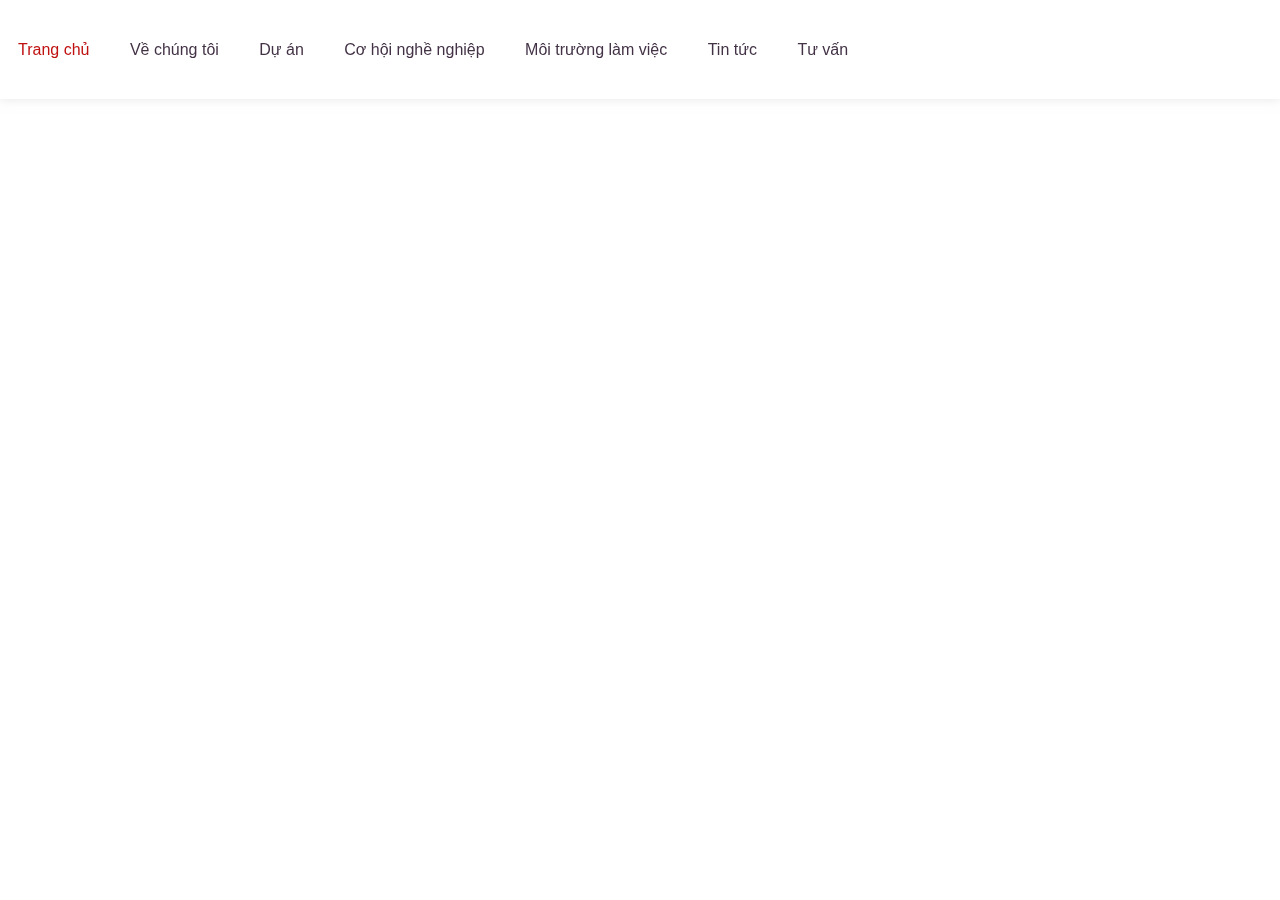
==== index.html @ 81c3949b "navbar" ====
<!DOCTYPE html>
<html lang="en">
<head>
  <meta charset="UTF-8">
  <meta name="viewport" content="width=device-width, initial-scale=1.0">
  <link rel="stylesheet" href="./assets/css/styles.css">
  <title>Document</title>
</head>
<body>
  <div id="main">
    <div id="header">
      <ul id="nav">
        <li><a href="https://sun-asterisk.vn/">Trang chủ</a></li>
        <li><a href="https://sun-asterisk.vn/ve-chung-toi/">Về chúng tôi</a></li>
        <li><a href="https://sun-asterisk.vn/du-an/">Dự án</a></li>
        <li><a href="https://sun-asterisk.vn/co-hoi-nghe-nghiep/">Cơ hội nghề nghiệp</a></li>
        <li><a href="https://sun-asterisk.vn/chinh-sach-phuc-loi/">Môi trường làm việc</a></li>
        <li><a href="https://sun-asterisk.vn/van-hoa-su-kien/">Tin tức</a></li>
        <li><a href="https://recruit.sun-asterisk.vn/">Tư vấn</a></li>
      </ul>
    </div>

    <div id="video">

    </div>

    <div id="content">

    </div>

    <div id="footer">
      
    </div>
  </div>
</body>
</html>
---- assets/css/styles.css ----
/* Reset CSS */
* {
  padding: 0;
  margin: 0;
  box-sizing: border-box;
}

html {
  font-family: Helvetica, Arial, sans-serif;
}

#main {}

#header {
  height: 99px;
  background-color: #fff;
  position: fixed;
  top: 0;
  left: 0;
  width: 100%;
  z-index: 100;
  box-shadow: 0 0 10px 0 rgba(204, 204, 204, .5);
}

#nav {

}

#nav li {
  display: inline-block;
}

#nav li a {
  color: #433246;
  text-decoration: none;
  line-height: 99px;
  padding: 0 18px;
  display: inline-block;
}

#nav li:hover a {
  color: #c01111;
}

#video {}

#content {}

#footer {}
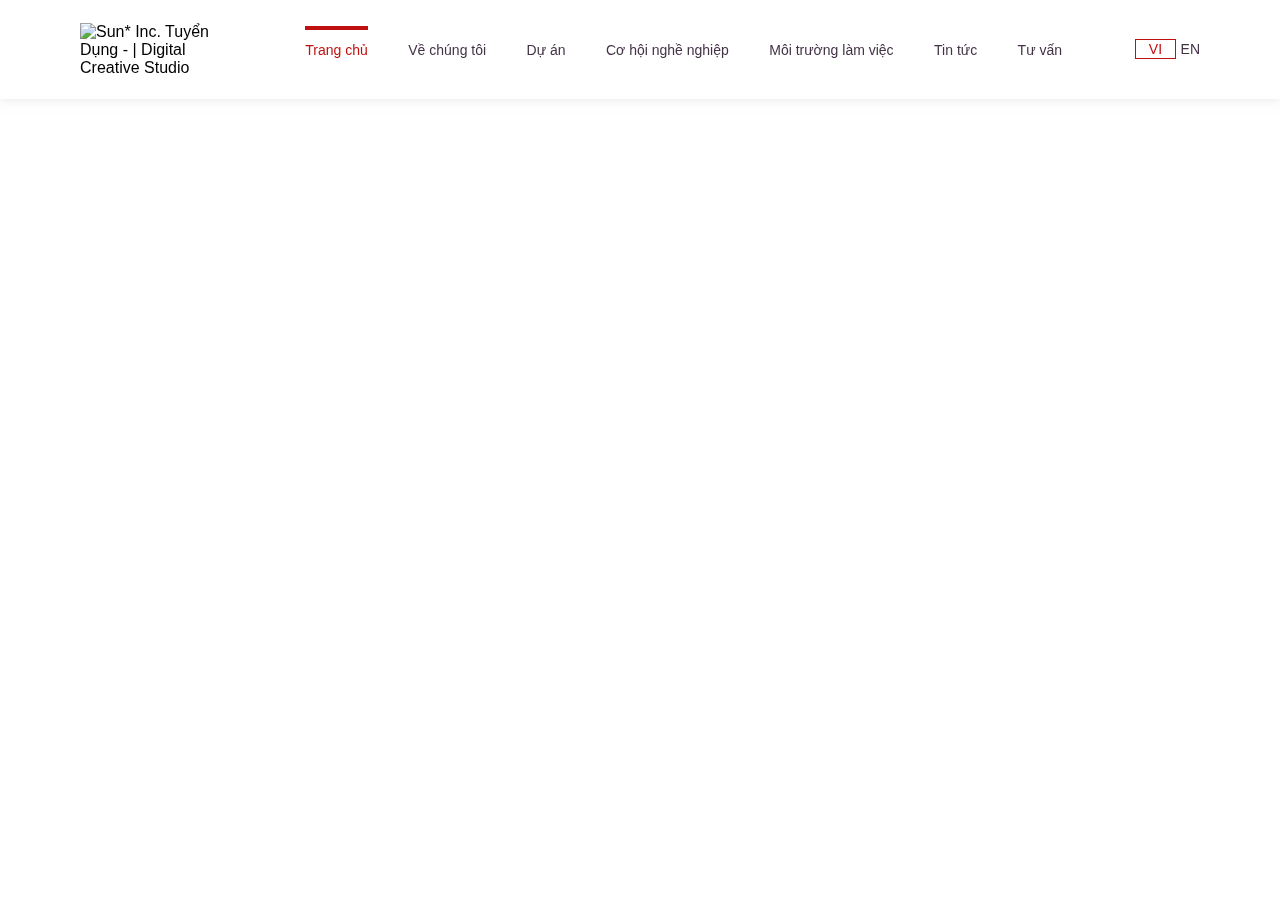
==== commit c2d2c272: "complete header" ====
--- a/index.html
+++ b/index.html
@@ -7,17 +7,34 @@
   <title>Document</title>
 </head>
 <body>
-  <div id="main">
+  <main>
     <div id="header">
-      <ul id="nav">
-        <li><a href="https://sun-asterisk.vn/">Trang chủ</a></li>
-        <li><a href="https://sun-asterisk.vn/ve-chung-toi/">Về chúng tôi</a></li>
-        <li><a href="https://sun-asterisk.vn/du-an/">Dự án</a></li>
-        <li><a href="https://sun-asterisk.vn/co-hoi-nghe-nghiep/">Cơ hội nghề nghiệp</a></li>
-        <li><a href="https://sun-asterisk.vn/chinh-sach-phuc-loi/">Môi trường làm việc</a></li>
-        <li><a href="https://sun-asterisk.vn/van-hoa-su-kien/">Tin tức</a></li>
-        <li><a href="https://recruit.sun-asterisk.vn/">Tư vấn</a></li>
-      </ul>
+      <div class="header__container">
+        <div class="header__logo">
+          <div>
+            <img src="https://sun-asterisk.vn/wp-content/uploads/2020/10/logo-sun@2x.png" alt="Sun* Inc. Tuyển Dụng - | Digital Creative Studio">
+          </div>
+        </div>
+        <div class="header__items header__items__lang">
+          <ul>
+            <li><a href="https://sun-asterisk.vn/en/" class="header__items__lang--selected">VI</a></li>
+            <li><a href="https://sun-asterisk.vn/ja/">EN</a></li>
+          </ul>
+        </div>
+        <div class="header__items header__items__nav">
+          <div>
+            <ul>
+              <li><a href="https://sun-asterisk.vn/" class="header__items__nav--selected">Trang chủ</a></li>
+              <li><a href="https://sun-asterisk.vn/ve-chung-toi/">Về chúng tôi</a></li>
+              <li><a href="https://sun-asterisk.vn/du-an/">Dự án</a></li>
+              <li><a href="https://sun-asterisk.vn/co-hoi-nghe-nghiep/">Cơ hội nghề nghiệp</a></li>
+              <li><a href="https://sun-asterisk.vn/chinh-sach-phuc-loi/">Môi trường làm việc</a></li>
+              <li><a href="https://sun-asterisk.vn/van-hoa-su-kien/">Tin tức</a></li>
+              <li><a href="https://recruit.sun-asterisk.vn/">Tư vấn</a></li>
+            </ul>
+          </div>
+        </div>
+      </div>
     </div>
 
     <div id="video">
@@ -31,6 +48,6 @@
     <div id="footer">
       
     </div>
-  </div>
+  </main>
 </body>
 </html>--- a/assets/css/styles.css
+++ b/assets/css/styles.css
@@ -9,10 +9,7 @@
   font-family: Helvetica, Arial, sans-serif;
 }
 
-#main {}
-
 #header {
-  height: 99px;
   background-color: #fff;
   position: fixed;
   top: 0;
@@ -22,24 +19,100 @@
   box-shadow: 0 0 10px 0 rgba(204, 204, 204, .5);
 }
 
-#nav {
-
+.header__container{
+  max-width: 1140px;
+  height: 99px;
+  margin-left: auto;
+  margin-right: auto;
+  padding-left: 10px;
+  padding-right: 10px;
+  /* background-color: #a0a0a0; */
 }
 
-#nav li {
+.header__container div {
+  display: inline-block;
+  vertical-align: middle;
+  height: 100%;
+}
+
+.header__logo {
+  float: left;
+  width: 150px;
+  /* background-color: #a8a8a8; */
+}
+
+.header__logo :first-child {
+  display: flex;
+  justify-content: center;
+  align-items: center;
+}
+
+.header__logo img {
+  width: 100%;
+}
+
+.header__items {
+  float: right;
+  min-width: 120px;
+}
+
+.header__items a{
+  color: rgb(67, 50, 70);
+}
+
+.header__items a:hover{
+  color: rgb(192, 17, 17);
+}
+
+.header__items__lang {
+  /* background-color: aqua; */
+}
+
+.header__items__lang ul {
+  float: right;
+}
+
+.header__items__lang ul li {
   display: inline-block;
 }
 
-#nav li a {
-  color: #433246;
+.header__items__lang ul li a {
   text-decoration: none;
   line-height: 99px;
-  padding: 0 18px;
-  display: inline-block;
+  font-size: 14px;
 }
 
-#nav li:hover a {
-  color: #c01111;
+.header__items__lang--selected {
+  border-style: solid;
+  border-width: 1px;
+  border-color: rgb(192, 17, 17);
+  color: rgb(192, 17, 17) !important;
+  padding: 1px 13px;
+}
+
+.header__items__nav div{
+  /* background-color: aliceblue; */
+  display: flex;
+  justify-content: start;
+  align-items: center;
+}
+
+.header__items__nav ul li {
+  display: inline-block;
+  padding: 0 18px;
+}
+
+.header__items__nav ul li a {
+  text-decoration: none;
+  padding: 12px 0px;
+  /* line-height: 62px; */
+  font-size: 14px;
+}
+
+.header__items__nav--selected {
+  color: rgb(192, 17, 17) !important;
+  border-top: 4px;
+  border-top-style: solid;
 }
 
 #video {}
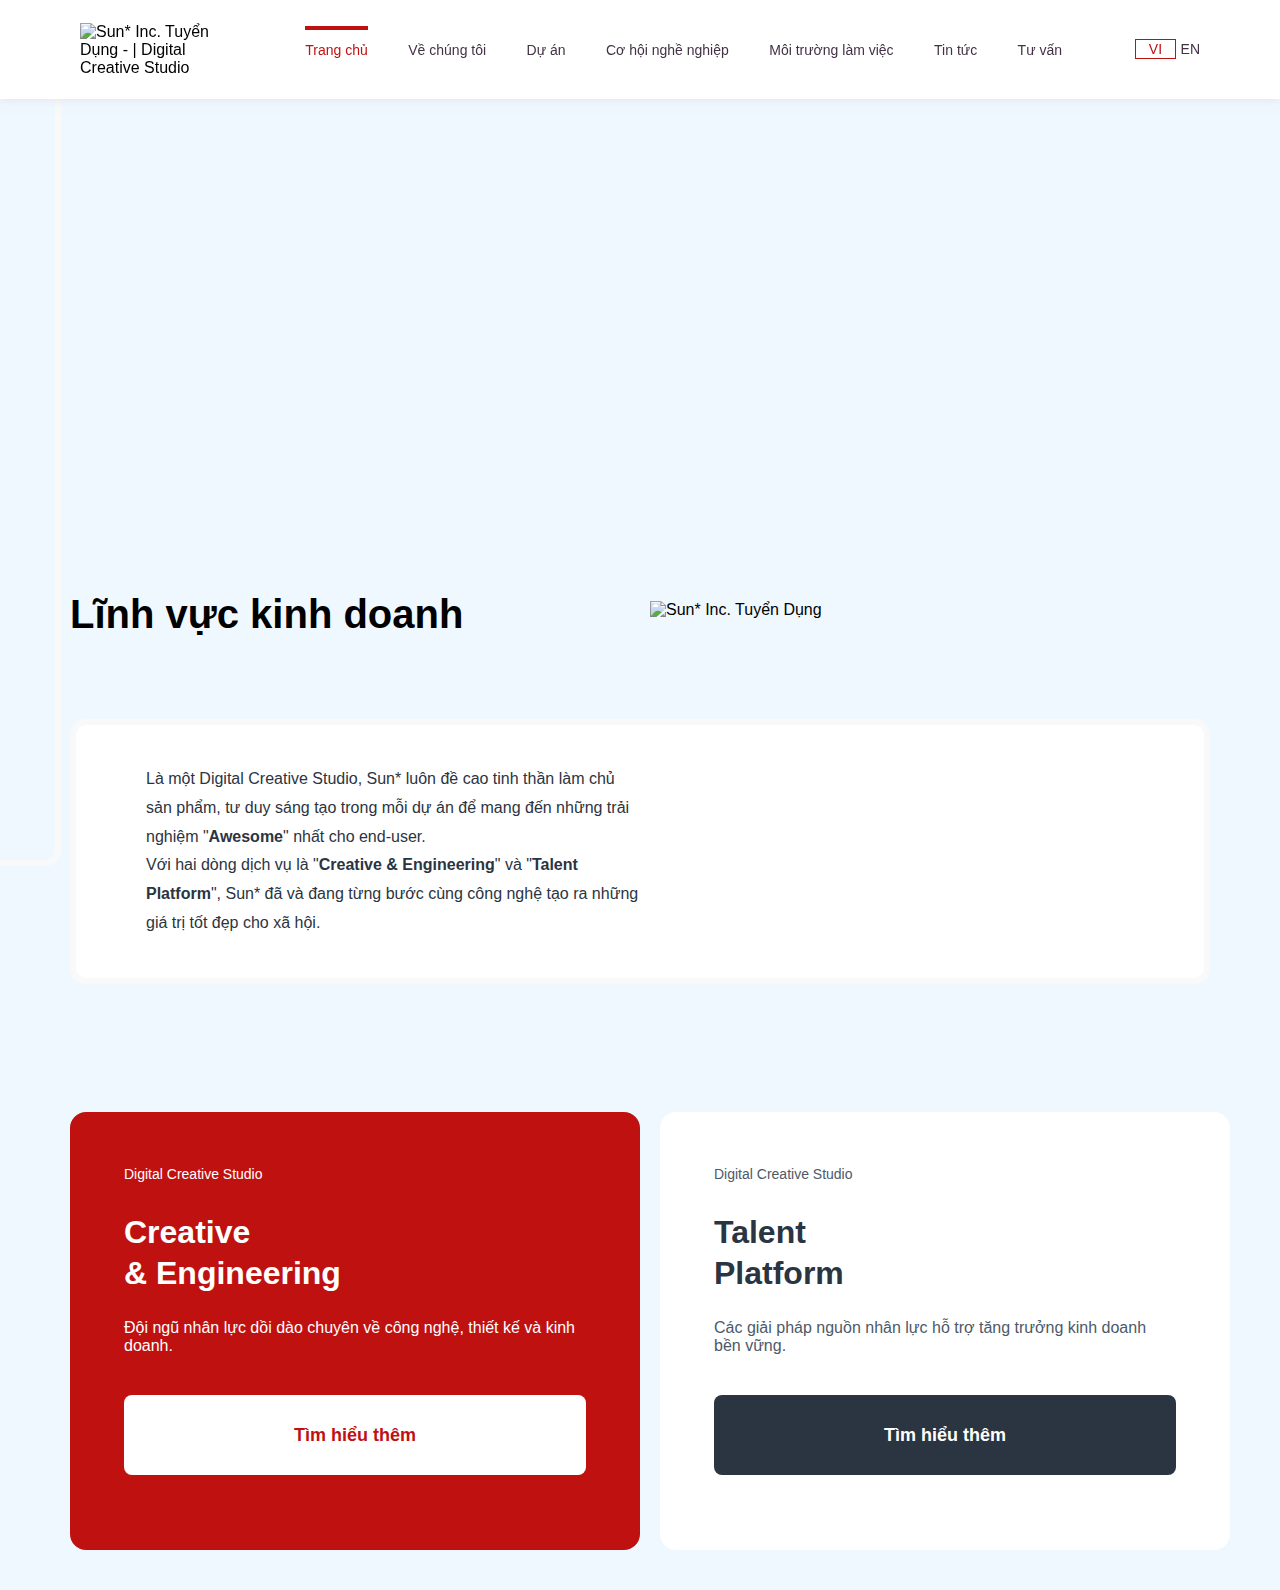
==== commit cc9117a2: "intro container" ====
--- a/index.html
+++ b/index.html
@@ -1,24 +1,27 @@
 <!DOCTYPE html>
 <html lang="en">
+
 <head>
   <meta charset="UTF-8">
   <meta name="viewport" content="width=device-width, initial-scale=1.0">
   <link rel="stylesheet" href="./assets/css/styles.css">
   <title>Document</title>
 </head>
+
 <body>
   <main>
     <div id="header">
       <div class="header__container">
         <div class="header__logo">
           <div>
-            <img src="https://sun-asterisk.vn/wp-content/uploads/2020/10/logo-sun@2x.png" alt="Sun* Inc. Tuyển Dụng - | Digital Creative Studio">
+            <img src="https://sun-asterisk.vn/wp-content/uploads/2020/10/logo-sun@2x.png"
+              alt="Sun* Inc. Tuyển Dụng - | Digital Creative Studio">
           </div>
         </div>
         <div class="header__items header__items__lang">
           <ul>
-            <li><a href="https://sun-asterisk.vn/en/" class="header__items__lang--selected">VI</a></li>
-            <li><a href="https://sun-asterisk.vn/ja/">EN</a></li>
+            <li><a href="https://sun-asterisk.vn/vi/" class="header__items__lang--selected">VI</a></li>
+            <li><a href="https://sun-asterisk.vn/en/">EN</a></li>
           </ul>
         </div>
         <div class="header__items header__items__nav">
@@ -38,16 +41,56 @@
     </div>
 
     <div id="video">
-
+      <video src="https://sun-asterisk.vn/wp-content/uploads/2020/11/mv-pc.mp4" autoplay="" muted=""
+        webkit-playsinline="" playsinline="" loop=""></video>
     </div>
 
     <div id="content">
-
+      <div class="heading heading--business">
+        <h2>Lĩnh vực kinh doanh</h2>
+      </div>
+      <div class="container">
+        <div class="intro-container">
+          <div class="intro-container__content">
+            Là một Digital Creative Studio, Sun* luôn đề cao tinh thần làm chủ sản phẩm, tư duy sáng tạo trong mỗi dự án
+            để mang đến những trải nghiệm "<strong>Awesome</strong>" nhất cho end-user.<br>
+            <p></p>
+            Với hai dòng dịch vụ là "<strong>Creative &amp; Engineering</strong>" và "<strong>Talent Platform</strong>",
+            Sun* đã và đang từng bước cùng công nghệ tạo ra những giá trị tốt đẹp cho xã hội.
+          </div>
+          <div class="intro-container__image">
+            <img src="https://sun-asterisk.vn/wp-content/uploads/2020/11/intro-business.png" alt="Sun* Inc. Tuyển Dụng">
+          </div>
+        </div>
+      </div>
+      <div class="container service-container">
+        <div class="service-container--left">
+          <div class="service-card service-card__ce">
+            <div class="service-card__subtitle service-card__subtitle--ce">Digital Creative Studio</div>
+            <div class="service-card__title service-card__title--ce">Creative <br> & Engineering</div>
+            <div class="service-card__description service-card__description--ce">Đội ngũ nhân lực dồi dào chuyên về công
+              nghệ, thiết kế và kinh doanh.</div>
+            <a href="https://sun-asterisk.vn/creative-engineering/"
+              class="service-card__btn service-card__btn--left">Tìm hiểu thêm</a>
+          </div>
+        </div>
+        <div class="service-container--right">
+          <div class="service-card service-card__tp">
+            <div class="service-card__subtitle service-card__subtitle--tp">Digital Creative Studio</div>
+            <div class="service-card__title service-card__title--tp">Talent <br> Platform</div>
+            <div class="service-card__description service-card__description--tp">Các giải pháp nguồn nhân lực hỗ trợ
+              tăng trưởng kinh doanh bền vững.</div>
+            <a href="https://sun-asterisk.vn/creative-engineering/"
+              class="service-card__btn service-card__btn--right">Tìm hiểu thêm</a>
+          </div>
+        </div>
+      </div>
     </div>
 
     <div id="footer">
-      
+
     </div>
   </main>
 </body>
+
 </html>--- a/assets/css/styles.css
+++ b/assets/css/styles.css
@@ -9,6 +9,10 @@
   font-family: Helvetica, Arial, sans-serif;
 }
 
+body {
+  background-color: aliceblue;
+}
+
 #header {
   background-color: #fff;
   position: fixed;
@@ -19,7 +23,7 @@
   box-shadow: 0 0 10px 0 rgba(204, 204, 204, .5);
 }
 
-.header__container{
+.header__container {
   max-width: 1140px;
   height: 99px;
   margin-left: auto;
@@ -56,11 +60,11 @@
   min-width: 120px;
 }
 
-.header__items a{
+.header__items a {
   color: rgb(67, 50, 70);
 }
 
-.header__items a:hover{
+.header__items a:hover {
   color: rgb(192, 17, 17);
 }
 
@@ -90,7 +94,7 @@
   padding: 1px 13px;
 }
 
-.header__items__nav div{
+.header__items__nav div {
   /* background-color: aliceblue; */
   display: flex;
   justify-content: start;
@@ -115,8 +119,202 @@
   border-top-style: solid;
 }
 
-#video {}
-
-#content {}
+#video {
+  width: 100%;
+  aspect-ratio: 16/7;
+}
+
+#video video {
+  width: 100%;
+  height: 100%;
+  object-fit: cover;
+}
+
+#content {
+  max-width: 1170px;
+  padding-right: 15px;
+  padding-left: 15px;
+  margin-right: auto;
+  margin-left: auto;
+  /* background-color: antiquewhite; */
+}
+
+.heading h2 {
+  font-size: 40px;
+  line-height: 1.5;
+  margin-top: 20px;
+  margin-bottom: 10px;
+}
+
+.heading--business {
+  padding-bottom: 25px;
+  margin-top: 20px;
+  margin-bottom: 40px;
+}
+
+.container {
+  max-width: 1140px;
+}
+
+.container::before {
+
+}
+
+.intro-container {
+  display: flex;
+  flex-direction: row;
+  align-items: center;
+
+  border: 6px solid #f9f9f9;
+  border-radius: 16px;
+  background-color: #fff;
+}
+
+.intro-container::before {
+  content: '';
+  border: 6px solid #f9f9f9;
+  border-radius: 16px;
+  position: absolute;
+  width: 110px;
+  height: calc(100% - 80px);
+  left: 0;
+  top: 50%;
+  -webkit-transform: translate(-50%,-50%);
+  transform: translate(-50%,-50%);
+  z-index: -1;
+}
+
+.intro-container > div {
+  width: 50%;
+}
+
+.intro-container__content {
+  line-height: 1.8;
+  padding-left: 70px;
+  padding-top: 40px;
+  padding-bottom: 40px;
+  color: #2b3441;
+  font-size: 16px;
+}
+
+.intro-container__image {
+  position: relative;
+}
+
+.intro-container__image img {
+  position: absolute;  
+  left: 10px;
+  top: -250px;
+}
+
+.service-container {
+  display: flex;
+  flex-direction: row;
+  justify-content: space-around;
+  margin-top: 128px;
+  margin-bottom: 40px;
+  height: 437.969px
+}
+
+.service-container > div {
+  width: 50%;
+}
+
+.service-container-left {
+  width: 50%;
+  padding-right: 20px;
+}
+
+.service-container-right {
+  width: 50%;
+  padding-left: 20px;
+}
+
+.service-card {
+  width: 100%;
+  height: 100%;
+  border: 6px solid;
+  border-radius: 16px;
+  padding: 48px;
+}
+
+.service-card__ce {
+  margin-right: 20px;
+  background-color: rgb(192, 17, 17);
+  border-color: rgb(192, 17, 17);
+}
+
+.service-card__tp {
+  margin-left: 20px;
+  background-color: rgb(255, 255, 255);
+  border-color: rgb(255, 255, 255);
+}
+
+.service-card__subtitle {
+  font-weight: 300;
+  font-size: 14px;
+  font-style: normal;
+  margin-bottom: 30px;
+}
+
+.service-card__subtitle--ce {
+  color: #fff
+}
+
+.service-card__subtitle--tp {
+  color: rgb(77, 89, 105);
+}
+
+.service-card__title {
+  font-size: 32px;
+  font-weight: 700;
+  margin-bottom: 24px;
+  line-height: 1.3;
+}
+
+.service-card__title--ce {
+  color: #fff
+}
+
+.service-card__title--tp {
+  color: rgb(43, 52, 65);
+}
+
+.service-card__description {
+  font-size: 16px;
+  font-weight: 400;
+  margin-bottom: 40px;
+}
+
+.service-card__description--ce {
+  color: #fff
+}
+
+.service-card__description--tp {
+  color: rgb(77, 89, 105);
+}
+
+.service-card__btn {
+  height: 80px;
+  line-height: 80px;
+  font-size: 18px;
+  font-weight: 700;
+  border-radius: 8px;
+  box-shadow: none;
+  text-decoration: none;
+  display: flex;
+  align-items: center;
+  justify-content: center;
+}
+
+.service-card__btn--left {
+  background-color: #fff;
+  color: #c01111;
+}
+
+.service-card__btn--right {
+  background-color: #2b3441;
+  color: #fff;
+}
 
 #footer {}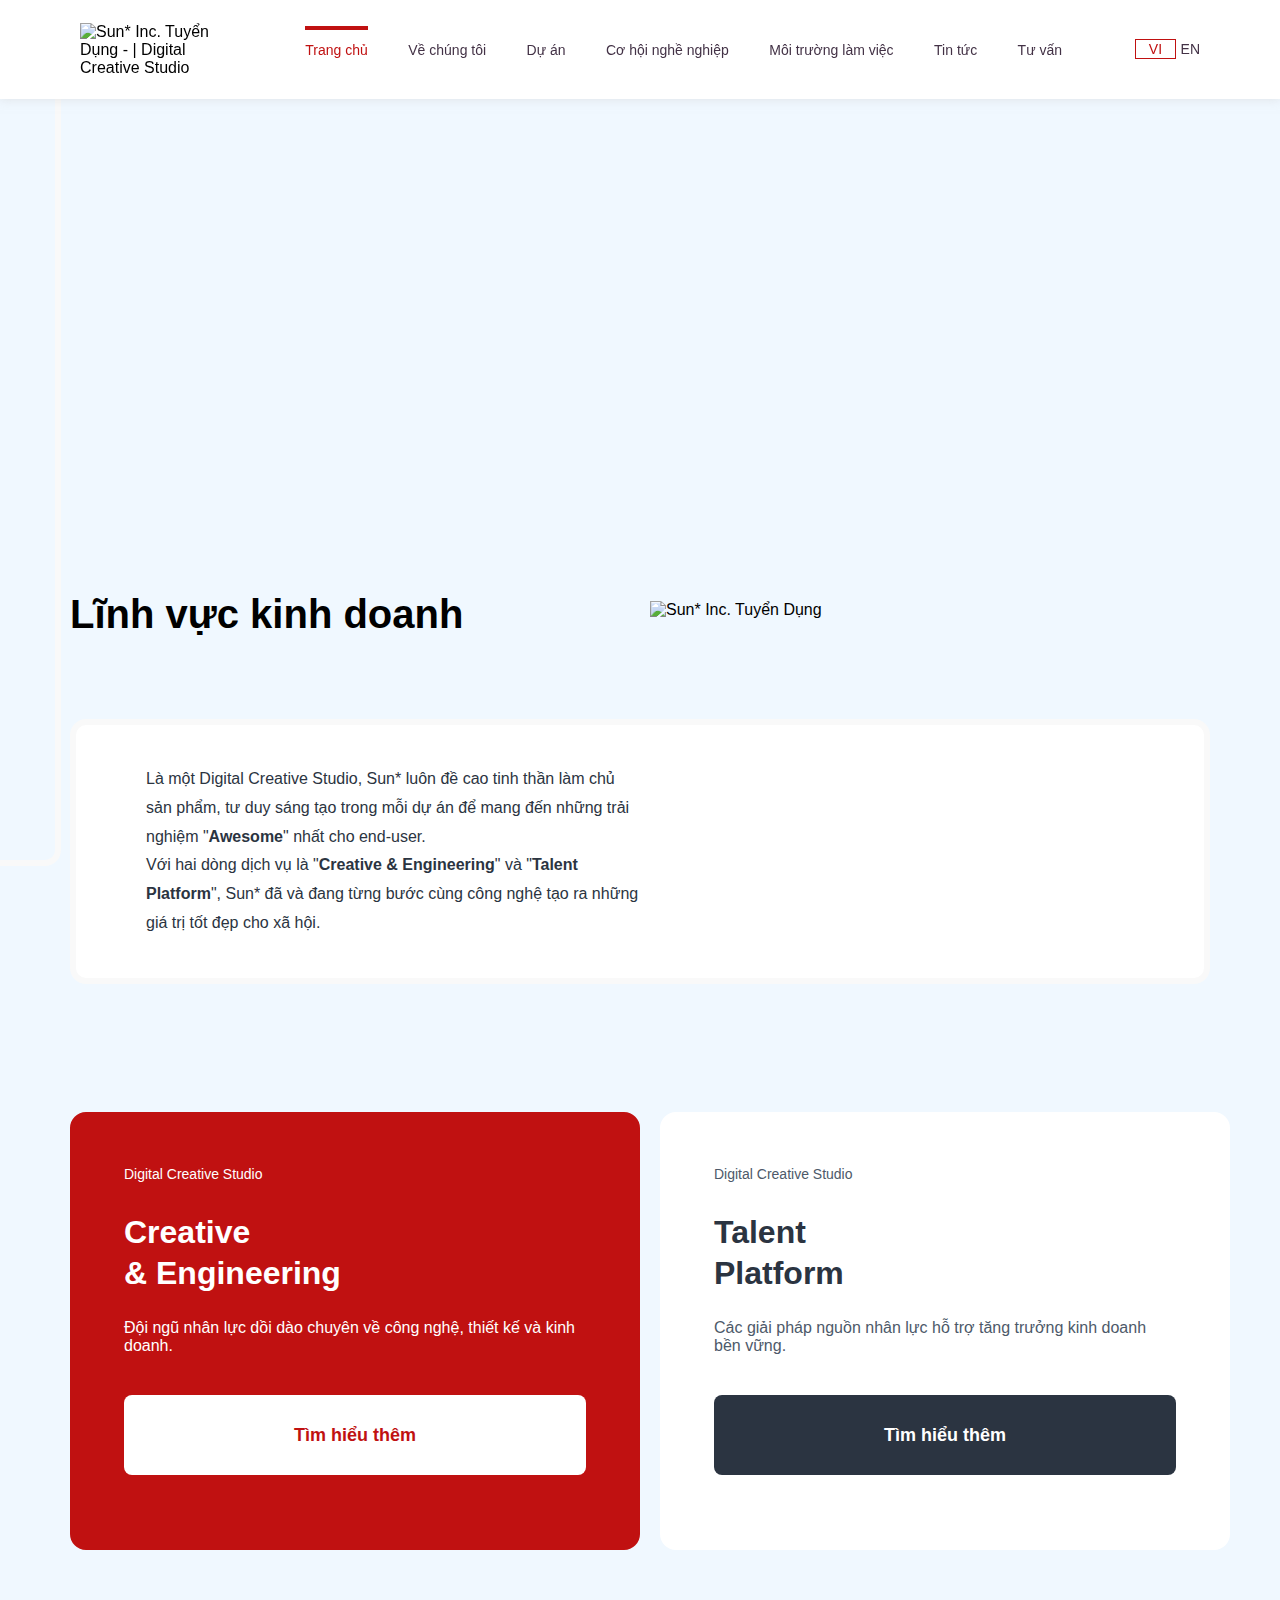
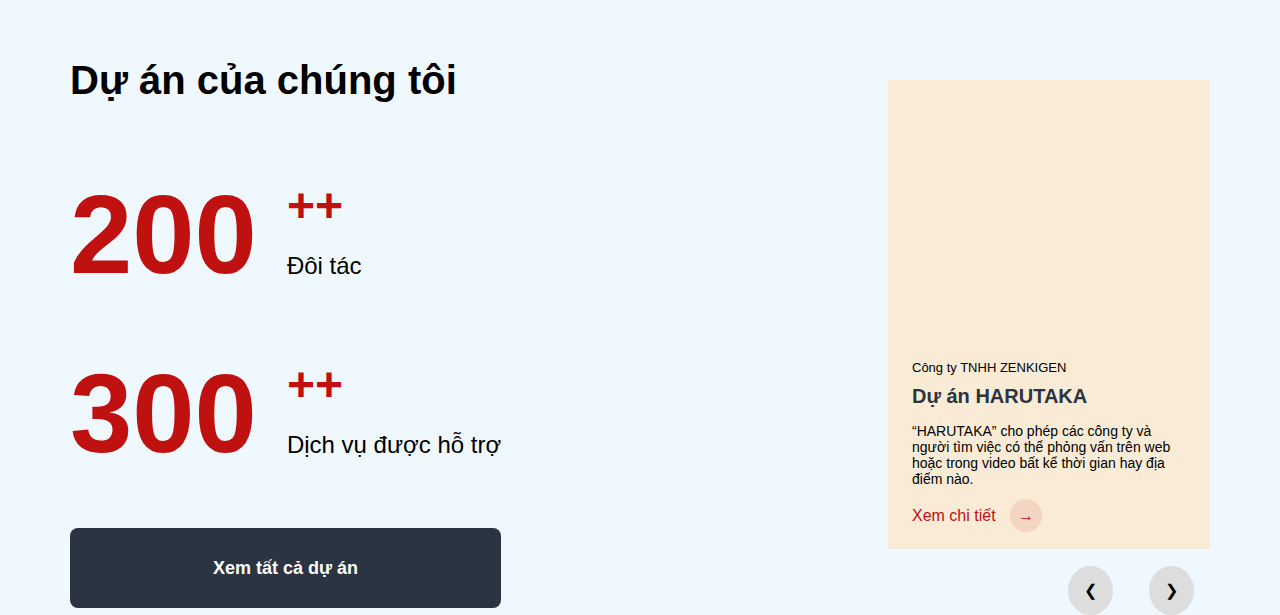
==== commit 95f2c873: "project section" ====
--- a/index.html
+++ b/index.html
@@ -85,6 +85,50 @@
           </div>
         </div>
       </div>
+
+      <div class="container project-container">
+        <div class="project-container__left">
+          <h2>Dự án của chúng tôi</h2>
+          <div class="project-counter">
+            <div class="project-counter__number">200</div>
+            <div class="project-counter__char">
+              <div class="project-counter__char__plus">++</div>
+              <div class="project-counter__char__desc">Đôi tác</div>
+            </div>
+          </div>
+          <div class="project-counter">
+            <div class="project-counter__number">300</div>
+            <div class="project-counter__char">
+              <div class="project-counter__char__plus">++</div>
+              <div class="project-counter__char__desc">Dịch vụ được hỗ trợ</div>
+            </div>
+          </div>
+          <a href="https://sun-asterisk.vn/du-an/" class="service-card__btn service-card__btn--right">Xem tất cả dự án</a>
+        </div>
+
+        <div class="project-container--right">
+          <div class="project__slide-container">
+            <div class="project__slide">
+              <div class="project__slide__company">Công ty TNHH ZENKIGEN</div>
+              <div class="project__slide__name">
+                <a href="https://sun-asterisk.vn/project/du-an-harutaka/"> Dự án HARUTAKA </a>
+              </div>
+              <div class="project__slide__desc">
+                “HARUTAKA” cho phép các công ty và người tìm việc có thể phỏng vấn trên web hoặc trong video bất kể thời gian hay địa điểm nào.
+              </div>
+              <a href="https://sun-asterisk.vn/project/du-an-harutaka/" class="project__slide__details">
+                Xem chi tiết
+                <span class="">→</span>
+              </a>
+            </div>
+          </div>
+          <div class="project__controller-container">
+            <!-- Left and right button -->
+            <a class="prev">&#10094;</a>
+            <a class="next">&#10095;</a>
+          </div>
+        </div>
+      </div>
     </div>
 
     <div id="footer">
--- a/assets/css/styles.css
+++ b/assets/css/styles.css
@@ -11,6 +11,10 @@
 
 body {
   background-color: aliceblue;
+}
+
+ul {
+  list-style-type: none;
 }
 
 #header {
@@ -312,9 +316,137 @@
   color: #c01111;
 }
 
+.service-card__btn--left:hover {
+  background-color: #2b3441;
+  color: #fff;
+}
+
 .service-card__btn--right {
   background-color: #2b3441;
   color: #fff;
 }
 
+.service-card__btn--right:hover {
+  background-color: #c01111;
+  color: #fff;
+}
+
+.project-container {
+  display: flex;
+  flex-direction: row;
+  justify-content: space-between;
+}
+
+.project-container__left > h2 {
+  font-weight: 700;
+  font-style: normal;
+  font-size: 40px;
+  line-height: 80px;
+  margin: 50px 0;
+}
+
+.project-counter{
+  display: flex;
+  margin: 50px 0;
+}
+
+.project-counter__number{
+  /* line-height: 2rem; */
+  color: #c01111;
+  font-size: 112px;
+  font-weight: 700;
+  /* line-height: 1.2; */
+}
+
+.project-counter__char {
+  /* display: flex; */
+}
+
+.project-counter__char__plus {
+  color: #c01111;
+  font-size: 48px;
+  font-weight: 700;
+  padding-left: 30px;
+  line-height: 1.5;
+}
+
+.project-counter__char__desc {
+  font-size: 24px;
+  position: relative;
+  padding-left: 30px;
+  line-height: 2;
+}
+
+.project__slide-container {
+  margin-top: 90px;
+  width: 322px;
+  height: 469px;
+  background-color: antiquewhite;
+  position: relative;
+  background-image: url("https://sun-asterisk.vn/wp-content/uploads/2021/03/zenkigen_01.png");
+  background-position: center;
+  background-repeat: no-repeat;
+  background-size: cover;
+  /* filter: blur(8px); */
+}
+
+.project__slide {
+  position: absolute;
+  bottom: 0;
+  padding: 24px;
+}
+
+.project__slide__company {
+  font-size: 13px;
+  font-style: normal;
+  font-weight: 400;
+}
+
+.project__slide__name {
+  margin: 10px 0 15px 0;
+}
+
+.project__slide__name > a {
+  font-size: 20px;
+  font-style: normal;
+  font-weight: 700;
+  text-decoration: none;
+  color: rgb(43, 52, 65);
+}
+
+.project__slide__name > a:hover {
+  color: rgb(192, 17, 17);
+}
+
+.project__slide__desc {
+  margin-bottom: 20px;
+  font-size: 14px;
+  font-style: normal;
+  font-weight: 400;
+}
+
+.project__slide__details {
+  color:rgb(192, 17, 17);
+  text-decoration: none;
+}
+
+.project__slide__details > span {
+  margin-left: 10px;
+  padding: 0.5rem;
+  border-radius: 100%;
+  background-color: rgba(192, 17, 17, 0.1);
+}
+
+.project__controller-container {
+  margin-top: 2rem;
+  float: right;
+}
+
+.project__controller-container > a {
+  margin: 0 1rem;
+  padding: 1rem;
+  border-radius: 100%;
+  background-color: #ddd;
+}
+
 #footer {}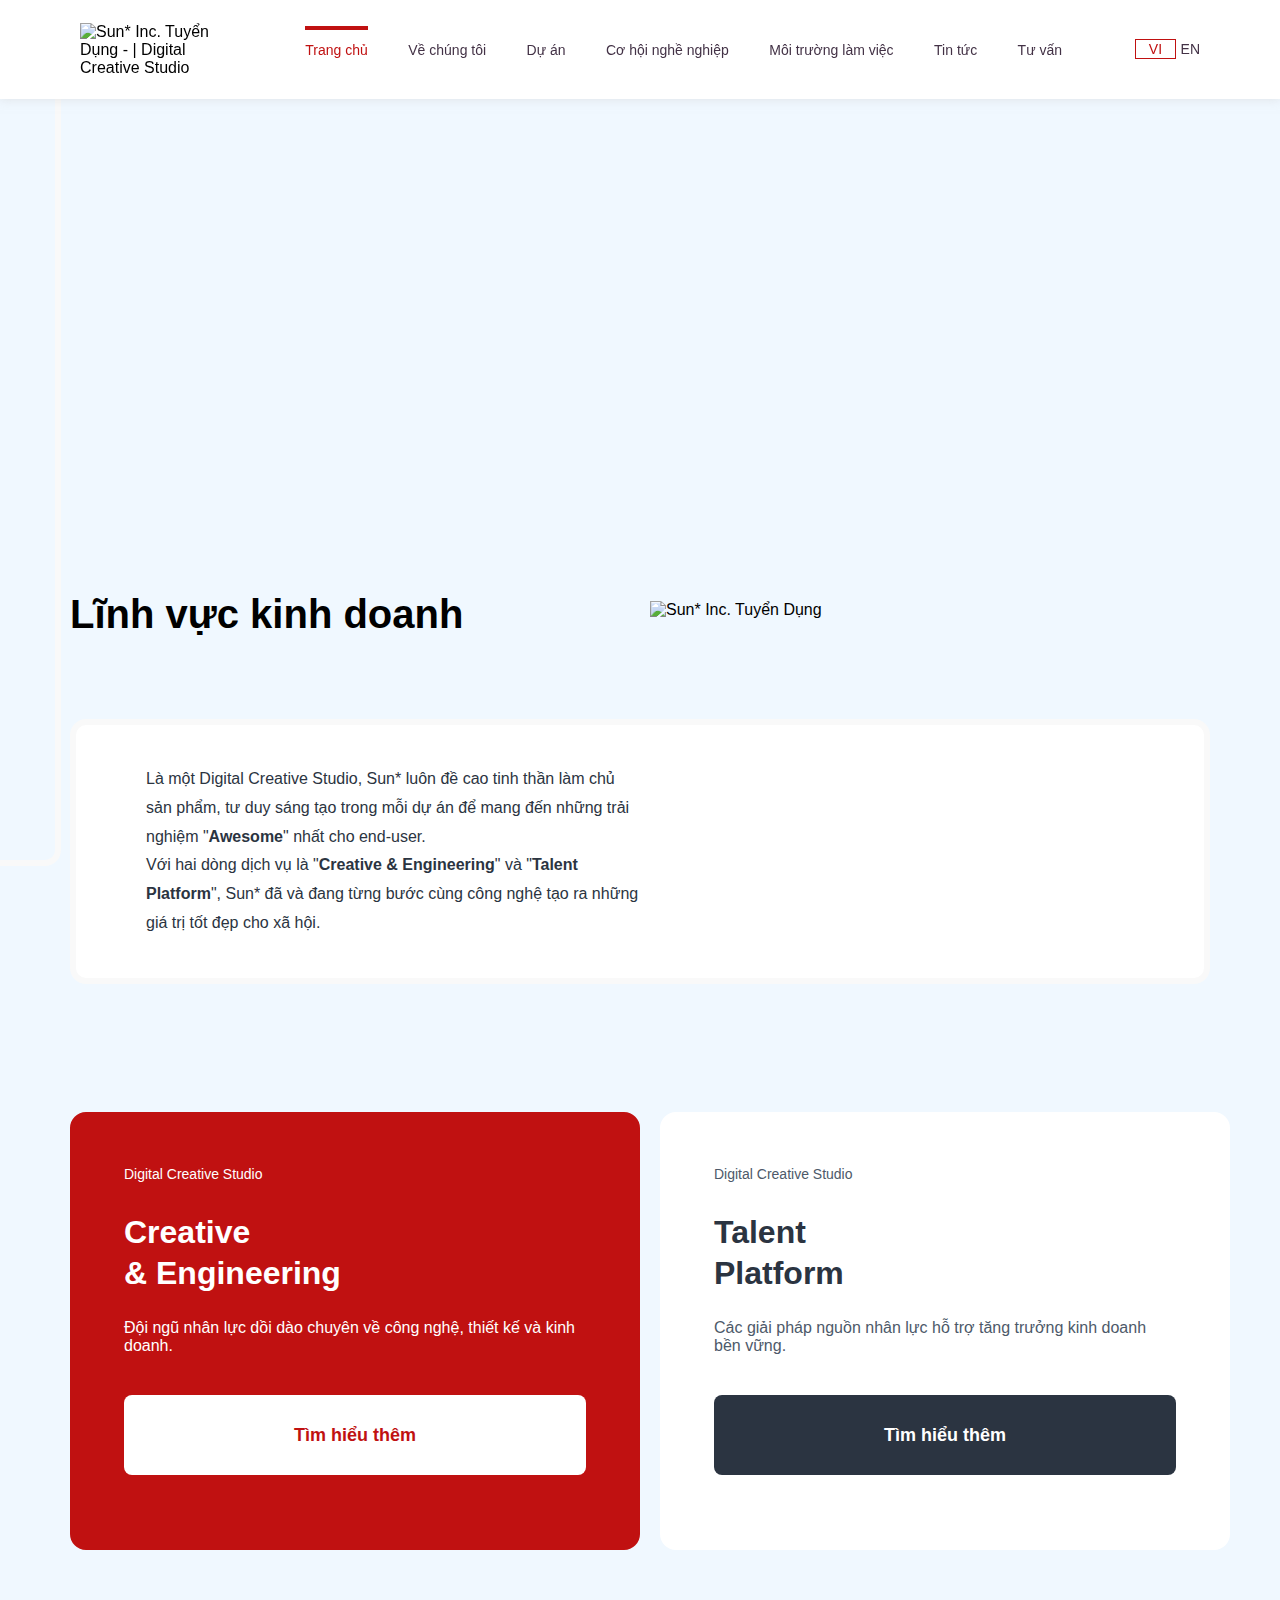
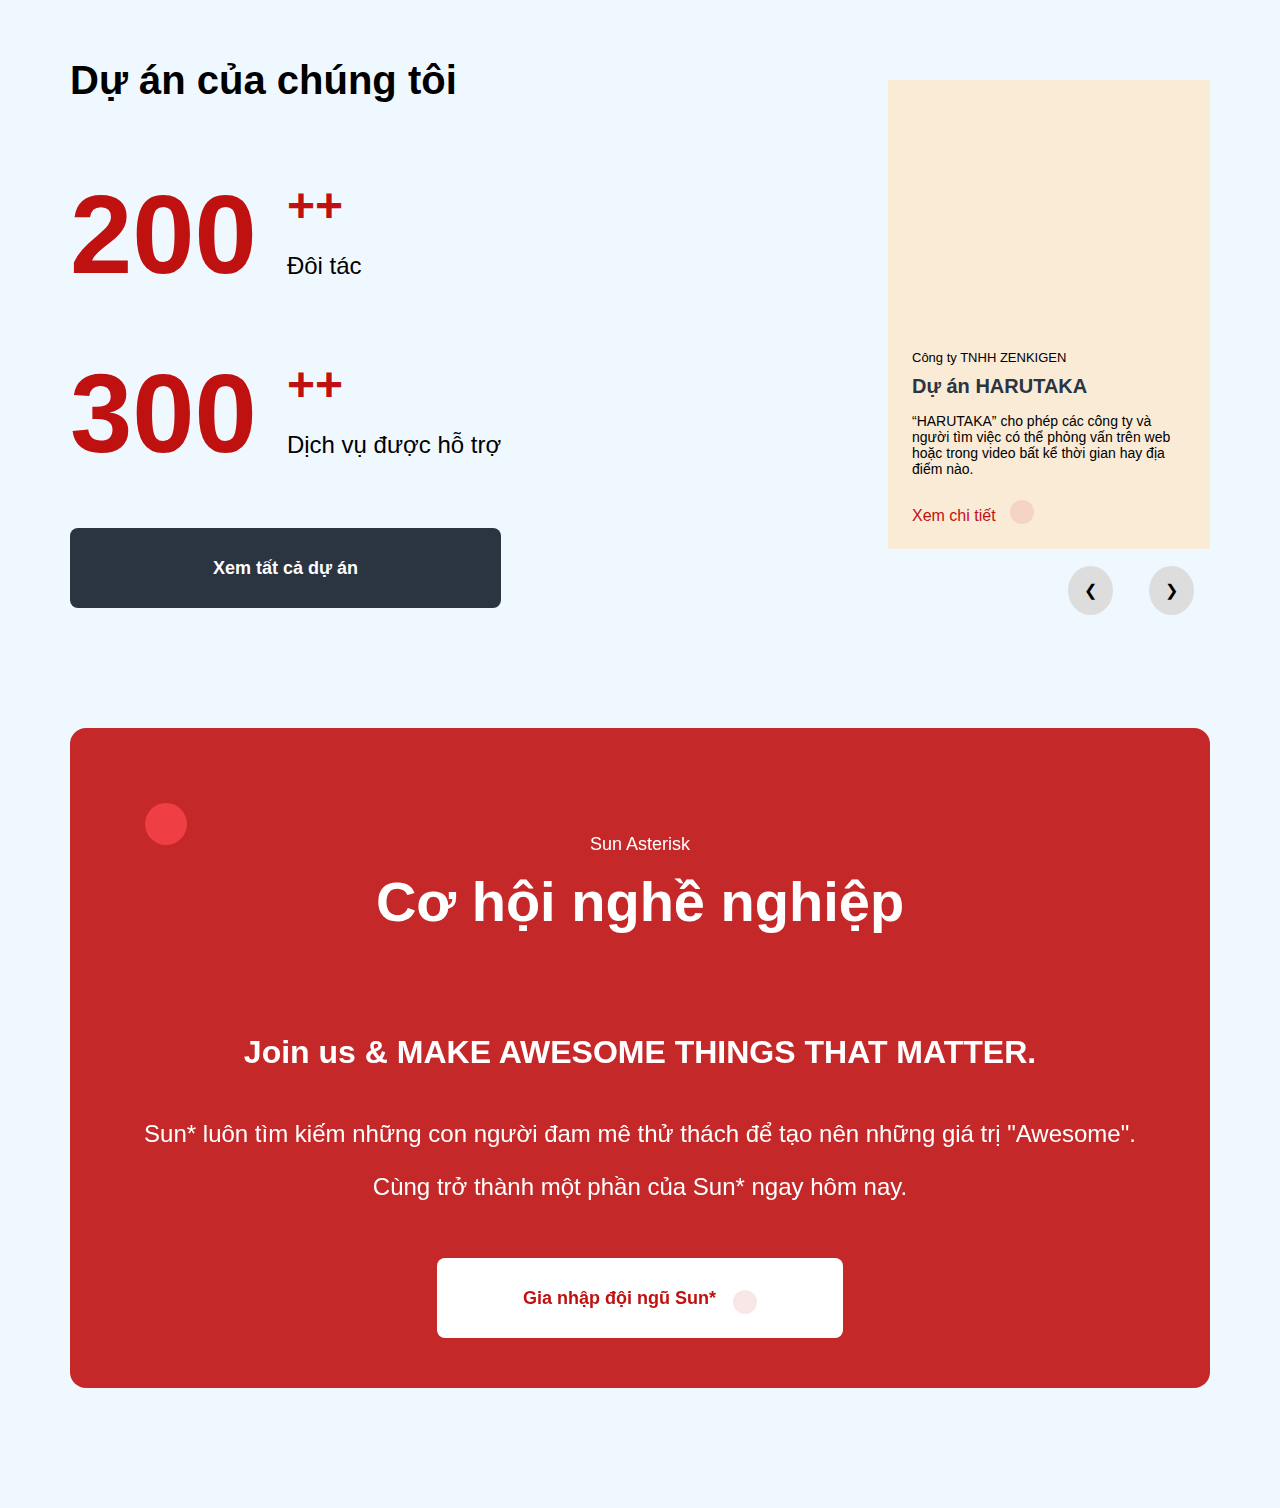
==== commit 06c11921: "career card" ====
--- a/index.html
+++ b/index.html
@@ -118,7 +118,7 @@
               </div>
               <a href="https://sun-asterisk.vn/project/du-an-harutaka/" class="project__slide__details">
                 Xem chi tiết
-                <span class="">→</span>
+                <span class="button__icon"><i class="arrow-icon arrow-right"></i></span>
               </a>
             </div>
           </div>
@@ -126,6 +126,23 @@
             <!-- Left and right button -->
             <a class="prev">&#10094;</a>
             <a class="next">&#10095;</a>
+          </div>
+        </div>
+      </div>
+
+      <div class="container career-container">
+        <div class="career-intro__body">
+          <div class="career-intro__subtitle">Sun Asterisk</div>
+          <div class="career-intro__title">Cơ hội nghề nghiệp</div>
+          <div class="career-intro__desc">Join us & MAKE AWESOME THINGS THAT MATTER.</div>
+          <div class="career-intro__subdesc">
+            Sun* luôn tìm kiếm những con người đam mê thử thách để tạo nên những giá trị "Awesome".<br><p></p> Cùng trở thành một phần của Sun* ngay hôm nay.
+          </div>
+          <div class="career-intro__btn-wrap">
+            <a href="https://sun-asterisk.vn/co-hoi-nghe-nghiep/" class="service-card__btn service-card__btn--left">
+              Gia nhập đội ngũ Sun*
+              <span class="button__icon"><i class="arrow-icon arrow-right"></i></span>
+            </a>
           </div>
         </div>
       </div>
--- a/assets/css/styles.css
+++ b/assets/css/styles.css
@@ -158,6 +158,7 @@
 
 .container {
   max-width: 1140px;
+  margin-bottom: 120px;
 }
 
 .container::before {
@@ -449,4 +450,137 @@
   background-color: #ddd;
 }
 
+.career-container {
+  position: relative;
+  background-image: url("https://sun-asterisk.vn/wp-content/uploads/2020/11/career-bg.jpg");
+  padding: 0 5%;
+  border-radius: 16px;
+  line-height: 1.8;
+}
+
+.career-container div {
+  text-align: center;
+  color: #fff;
+}
+
+.career-container::before{
+  content: '';
+  position: absolute;
+  width: 100%;
+  height: 100%;
+  top: 0;
+  left: 0;
+  background-color: rgba(192,17,17,.9);
+  z-index: 0;
+  border-radius: 16px;
+}
+
+.career-container::after {
+  content: '';
+  position: absolute;
+  background-color: #ef3f45;
+  border-radius: 50%;
+  width: 42px;
+  height: 42px;
+  top: 75px;
+  left: 75px;
+  z-index: 0;
+}
+
+.career-intro__body {
+  position: relative;
+  z-index: 10;
+}
+
+.career-intro__subtitle {
+  display: block;
+  font-size: 18px;
+  font-style: normal;
+  font-weight: 300;
+  padding-top: 100px;
+}
+
+.career-intro__title {
+  font-size: 56px;
+  font-style: normal;
+  font-weight: 700;
+  line-height: 84px;
+  margin-bottom: 80px;
+}
+
+.career-intro__desc {
+  font-size: 32px;
+  font-style: normal;
+  font-weight: 700;
+  line-height: 57.6px;
+  margin-bottom: 30px;
+}
+
+.career-intro__subdesc {
+  font-size: 24px;
+  font-style: normal;
+  font-weight: 400;
+  line-height: 43.2px; 
+}
+
+.career-intro__subdesc p {
+  margin: 0 0 10px;
+}
+
+.career-intro__btn-wrap {
+  margin-top: 50px;
+  padding-bottom: 50px;
+}
+
+.career-intro__btn-wrap a {
+  display: block;
+  width: 406px;
+  max-width: 100%;
+  margin: 0 auto;
+}
+
+.button__icon {
+  width: 24px;
+  height: 24px;
+  margin-left: 12px;
+  border-radius: 50%;
+  display: inline-block;
+  background-color: rgba(192,17,17,.1);
+  line-height: 22px;
+  text-align: center;
+  position: relative;
+  top: 3px;
+  color: #c01111;
+}
+
+.arrow-icon {
+  background-repeat: no-repeat;
+  background-size: cover;
+  display: inline-block;
+}
+
+.arrow-right {
+  -webkit-mask-image: url(	https://sun-asterisk.vn/wp-content/themes/starter/assets/images/icon-arrow-right.svg);
+  mask-image: url(https://sun-asterisk.vn/wp-content/themes/starter/assets/images/icon-arrow-right.svg);
+  width: 13.12px;
+  height: 10px;
+}
+
+.career-intro__btn-wrap a:before {
+  content: '';
+  position: absolute;
+  top: 0;
+  left: 0;
+  width: 100%;
+  height: 100%;
+  z-index: -1;
+  opacity: 0;
+  -webkit-transform: scale3d(.7,1,1);
+  transform: scale3d(.7,1,1);
+  transition: opacity .4s,-webkit-transform .4s;
+  transition: transform .4s,opacity .4s;
+  transition: transform .4s,opacity .4s,-webkit-transform .4s;
+  transition-timing-function: cubic-bezier(.2,1,.3,1);
+}
+
 #footer {}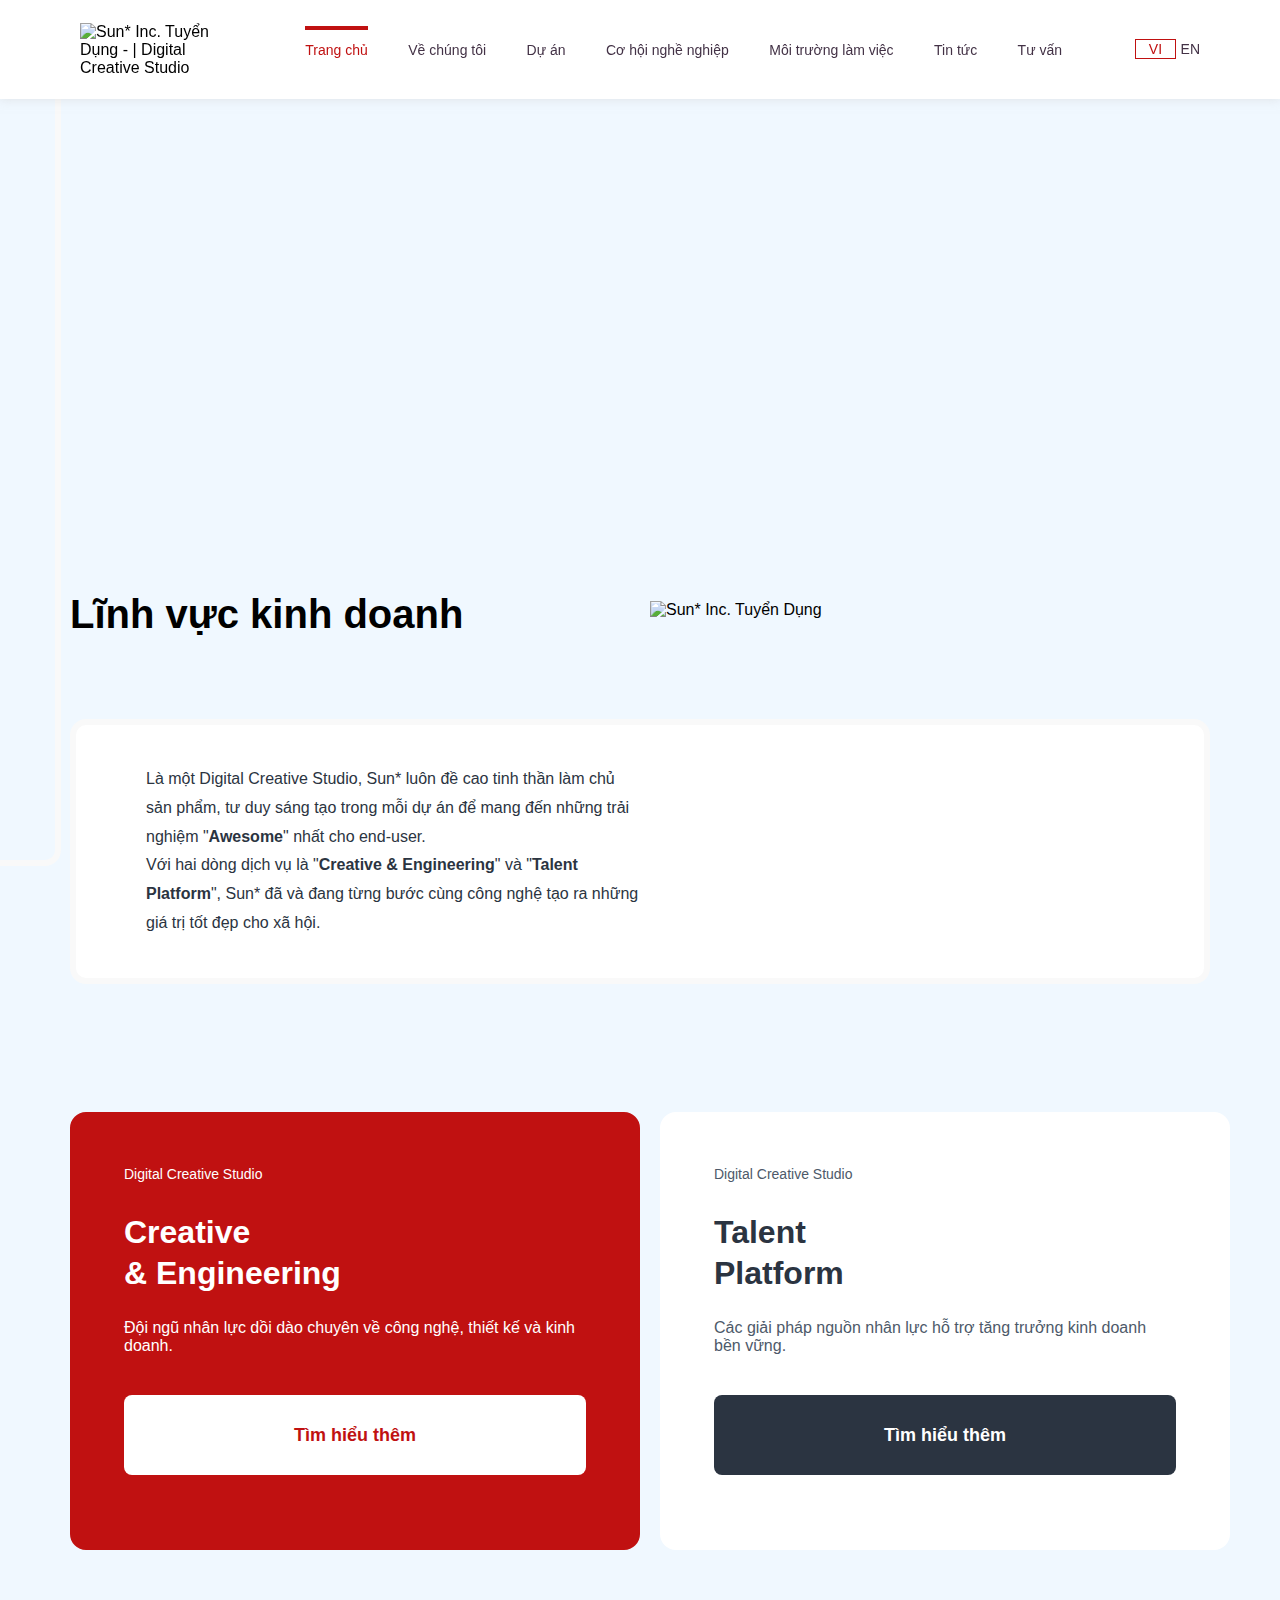
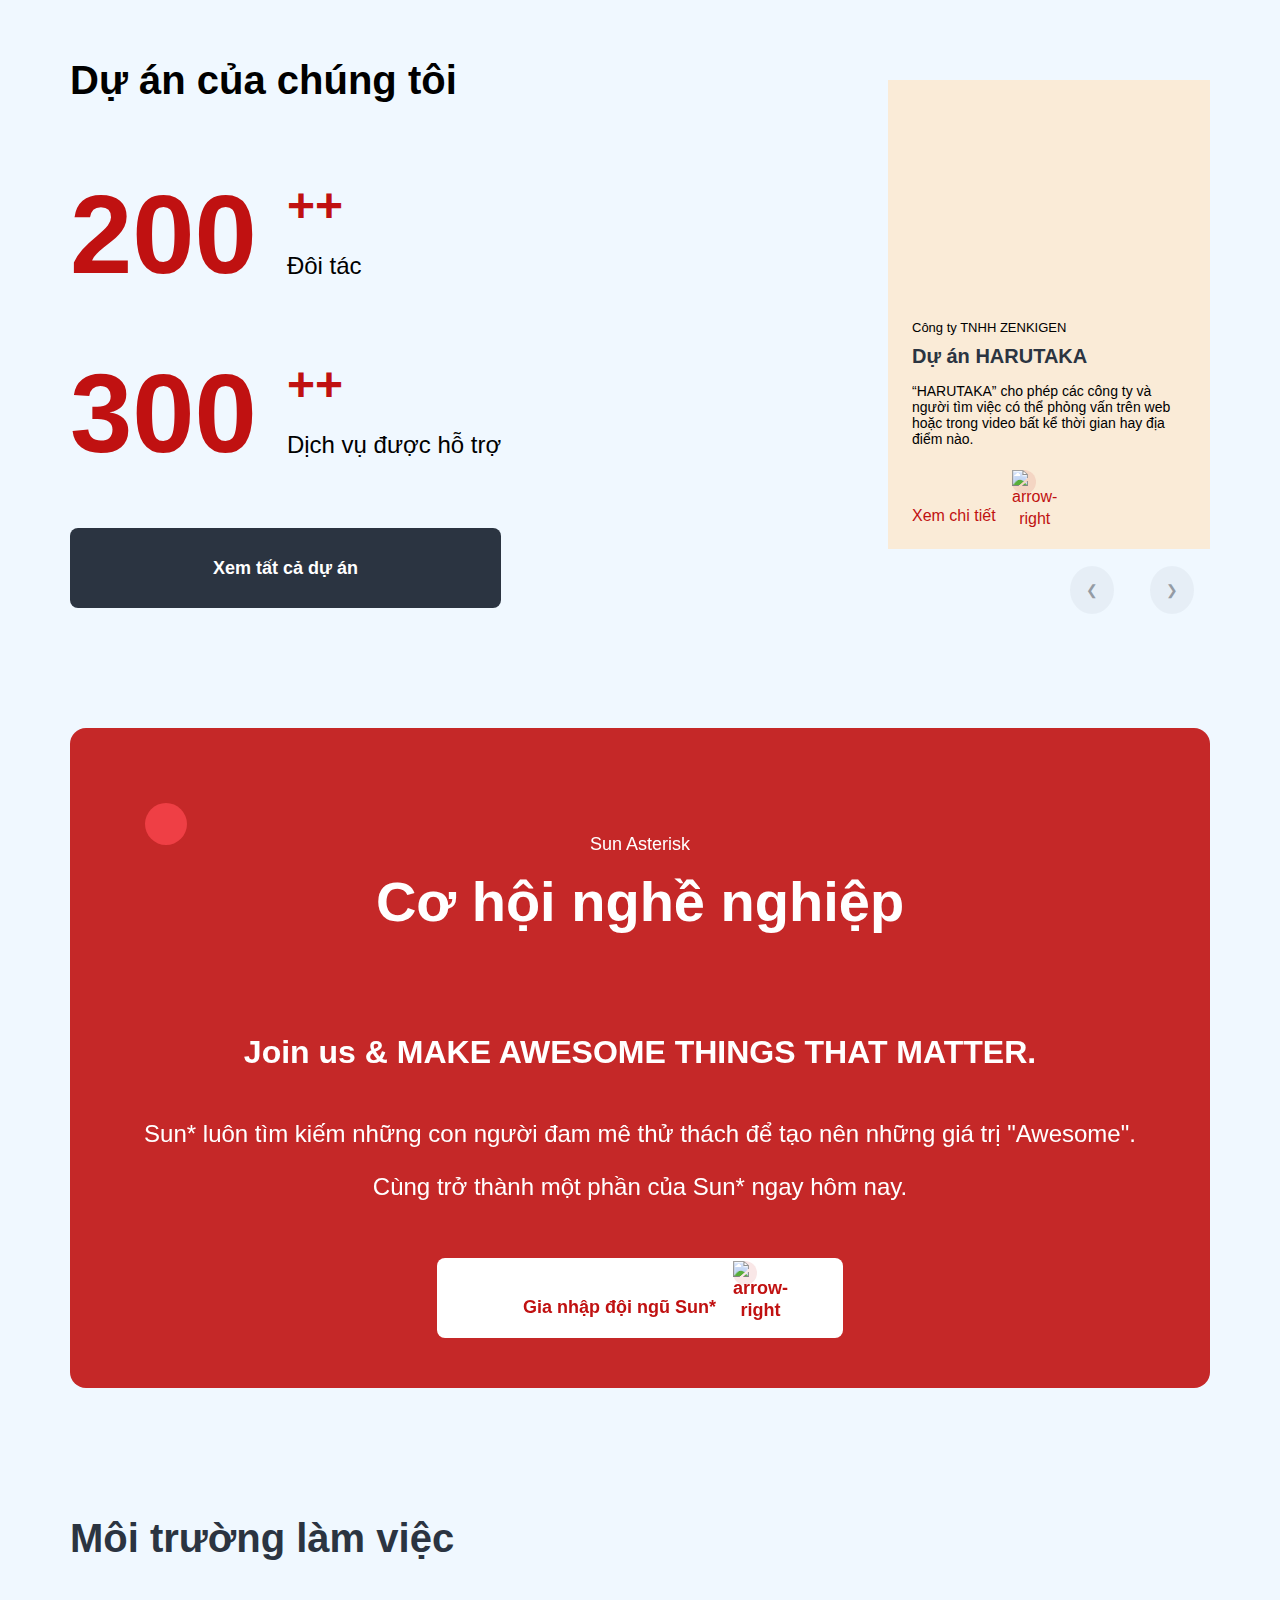
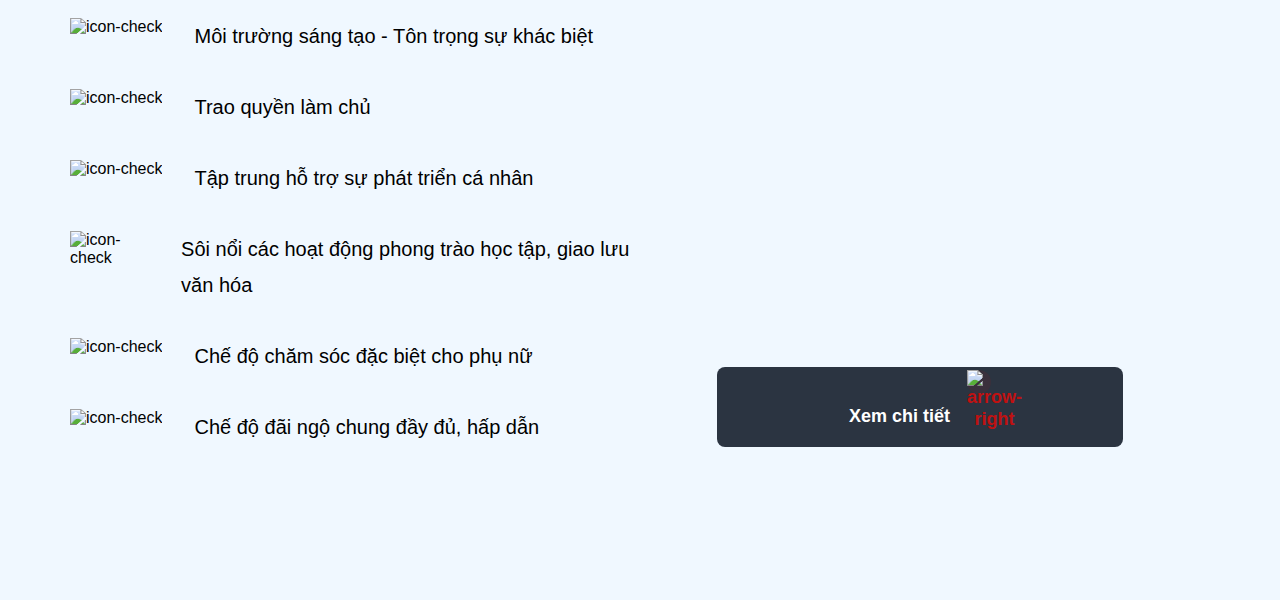
==== commit 3f084320: "environment section" ====
--- a/index.html
+++ b/index.html
@@ -118,7 +118,7 @@
               </div>
               <a href="https://sun-asterisk.vn/project/du-an-harutaka/" class="project__slide__details">
                 Xem chi tiết
-                <span class="button__icon"><i class="arrow-icon arrow-right"></i></span>
+                <span class="button__icon"><img src="https://sun-asterisk.vn/wp-content/themes/starter/assets/images/icon-arrow-right.svg" alt="arrow-right"></span>
               </a>
             </div>
           </div>
@@ -141,8 +141,66 @@
           <div class="career-intro__btn-wrap">
             <a href="https://sun-asterisk.vn/co-hoi-nghe-nghiep/" class="service-card__btn service-card__btn--left">
               Gia nhập đội ngũ Sun*
-              <span class="button__icon"><i class="arrow-icon arrow-right"></i></span>
+              <span class="button__icon"><img src="https://sun-asterisk.vn/wp-content/themes/starter/assets/images/icon-arrow-right.svg" alt="arrow-right"></span>
             </a>
+          </div>
+        </div>
+      </div>
+
+      <div class="container env-container">
+        <div class="env-intro">
+          <div class="env-intro-title">
+            <h2>Môi trường làm việc</h2>
+          </div>
+          <div class="env-intro__list">
+            <ul>
+              <li>
+                <div class="">
+                  <img src="https://sun-asterisk.vn/wp-content/themes/starter/assets/images/icon-check.svg" alt="icon-check">
+                </div>
+                <div class="env-intro__list__title">Môi trường sáng tạo - Tôn trọng sự khác biệt</div>
+              </li>
+              <li>
+                <div class="">
+                  <img src="https://sun-asterisk.vn/wp-content/themes/starter/assets/images/icon-check.svg" alt="icon-check">
+                </div>
+                <div class="env-intro__list__title">Trao quyền làm chủ</div>
+              </li>
+              <li>
+                <div class="">
+                  <img src="https://sun-asterisk.vn/wp-content/themes/starter/assets/images/icon-check.svg" alt="icon-check">
+                </div>
+                <div class="env-intro__list__title">Tập trung hỗ trợ sự phát triển cá nhân</div>
+              </li>
+              <li>
+                <div class="">
+                  <img src="https://sun-asterisk.vn/wp-content/themes/starter/assets/images/icon-check.svg" alt="icon-check">
+                </div>
+                <div class="env-intro__list__title">Sôi nổi các hoạt động phong trào học tập, giao lưu văn hóa</div>
+              </li>
+              <li>
+                <div class="">
+                  <img src="https://sun-asterisk.vn/wp-content/themes/starter/assets/images/icon-check.svg" alt="icon-check">
+                </div>
+                <div class="env-intro__list__title">Chế độ chăm sóc đặc biệt cho phụ nữ</div>
+              </li>
+              <li>
+                <div class="">
+                  <img src="https://sun-asterisk.vn/wp-content/themes/starter/assets/images/icon-check.svg" alt="icon-check">
+                </div>
+                <div class="env-intro__list__title">Chế độ đãi ngộ chung đầy đủ, hấp dẫn</div>
+              </li>
+            </ul>
+          </div>
+        </div>
+        <div class="env-banner">
+          <div class="env-banner-wrapper">
+            <div class="env-banner__btn">
+              <a href="https://sun-asterisk.vn/chinh-sach-phuc-loi/" class="service-card__btn service-card__btn--right">
+                Xem chi tiết
+                <span class="button__icon"><img src="https://sun-asterisk.vn/wp-content/themes/starter/assets/images/icon-arrow-right.svg" alt="arrow-right"></span>
+              </a>
+            </div>
           </div>
         </div>
       </div>
--- a/assets/css/styles.css
+++ b/assets/css/styles.css
@@ -431,13 +431,6 @@
   text-decoration: none;
 }
 
-.project__slide__details > span {
-  margin-left: 10px;
-  padding: 0.5rem;
-  border-radius: 100%;
-  background-color: rgba(192, 17, 17, 0.1);
-}
-
 .project__controller-container {
   margin-top: 2rem;
   float: right;
@@ -446,8 +439,16 @@
 .project__controller-container > a {
   margin: 0 1rem;
   padding: 1rem;
+  font-size: 14px;
   border-radius: 100%;
-  background-color: #ddd;
+  background-color: rgba(148, 155, 164, 0.1);
+  color: #949ba4;
+}
+
+.project__controller-container > a:hover {
+  background-color: rgb(192, 17, 17);
+  cursor: pointer;
+  color: #fff;
 }
 
 .career-container {
@@ -557,11 +558,6 @@
   background-repeat: no-repeat;
   background-size: cover;
   display: inline-block;
-}
-
-.arrow-right {
-  -webkit-mask-image: url(	https://sun-asterisk.vn/wp-content/themes/starter/assets/images/icon-arrow-right.svg);
-  mask-image: url(https://sun-asterisk.vn/wp-content/themes/starter/assets/images/icon-arrow-right.svg);
   width: 13.12px;
   height: 10px;
 }
@@ -583,4 +579,74 @@
   transition-timing-function: cubic-bezier(.2,1,.3,1);
 }
 
+.env-container {
+  display: flex;
+  flex-direction: row;
+}
+
+.env-intro {
+  flex: 1;
+}
+
+.env-intro-title {
+  margin-bottom: 20px;
+}
+
+.env-intro-title > h2 {
+  color: rgb(43, 52, 65);
+  font-size: 40px;
+  font-weight: 700;
+  line-height: 60px;
+  margin-bottom: 50px;
+}
+
+.env-intro__list {
+  margin-top: 30px;
+}
+
+.env-intro__list li {
+  display: flex;
+  flex-direction: row;
+  justify-content: start;
+  gap: 2rem;
+  margin: 35px 0;
+}
+
+.env-intro__list__title {
+  font-size: 20px;
+  font-weight: 400;
+  line-height: 36px;
+}
+
+.env-banner {
+  padding: 10px;
+  flex: 1;
+}
+
+.env-banner-wrapper {
+  position: relative;
+  margin-top: 25px;
+  width: 100%;
+  height: 100%;
+  background-image: url("https://sun-asterisk.vn/wp-content/uploads/2021/03/C38A0096aaMTLV_Cover-3.jpg");
+  background-position: center;
+  background-repeat: no-repeat;
+  background-size: cover;
+}
+
+.env-banner__btn {
+  position: absolute;
+  bottom: 0;
+  width: 100%;
+  text-align: center;
+}
+
+.env-banner__btn > a {
+  position: relative;
+  bottom: 48px;
+  width: 406px;
+  display: block;
+  margin: 0 auto;
+}
+
 #footer {}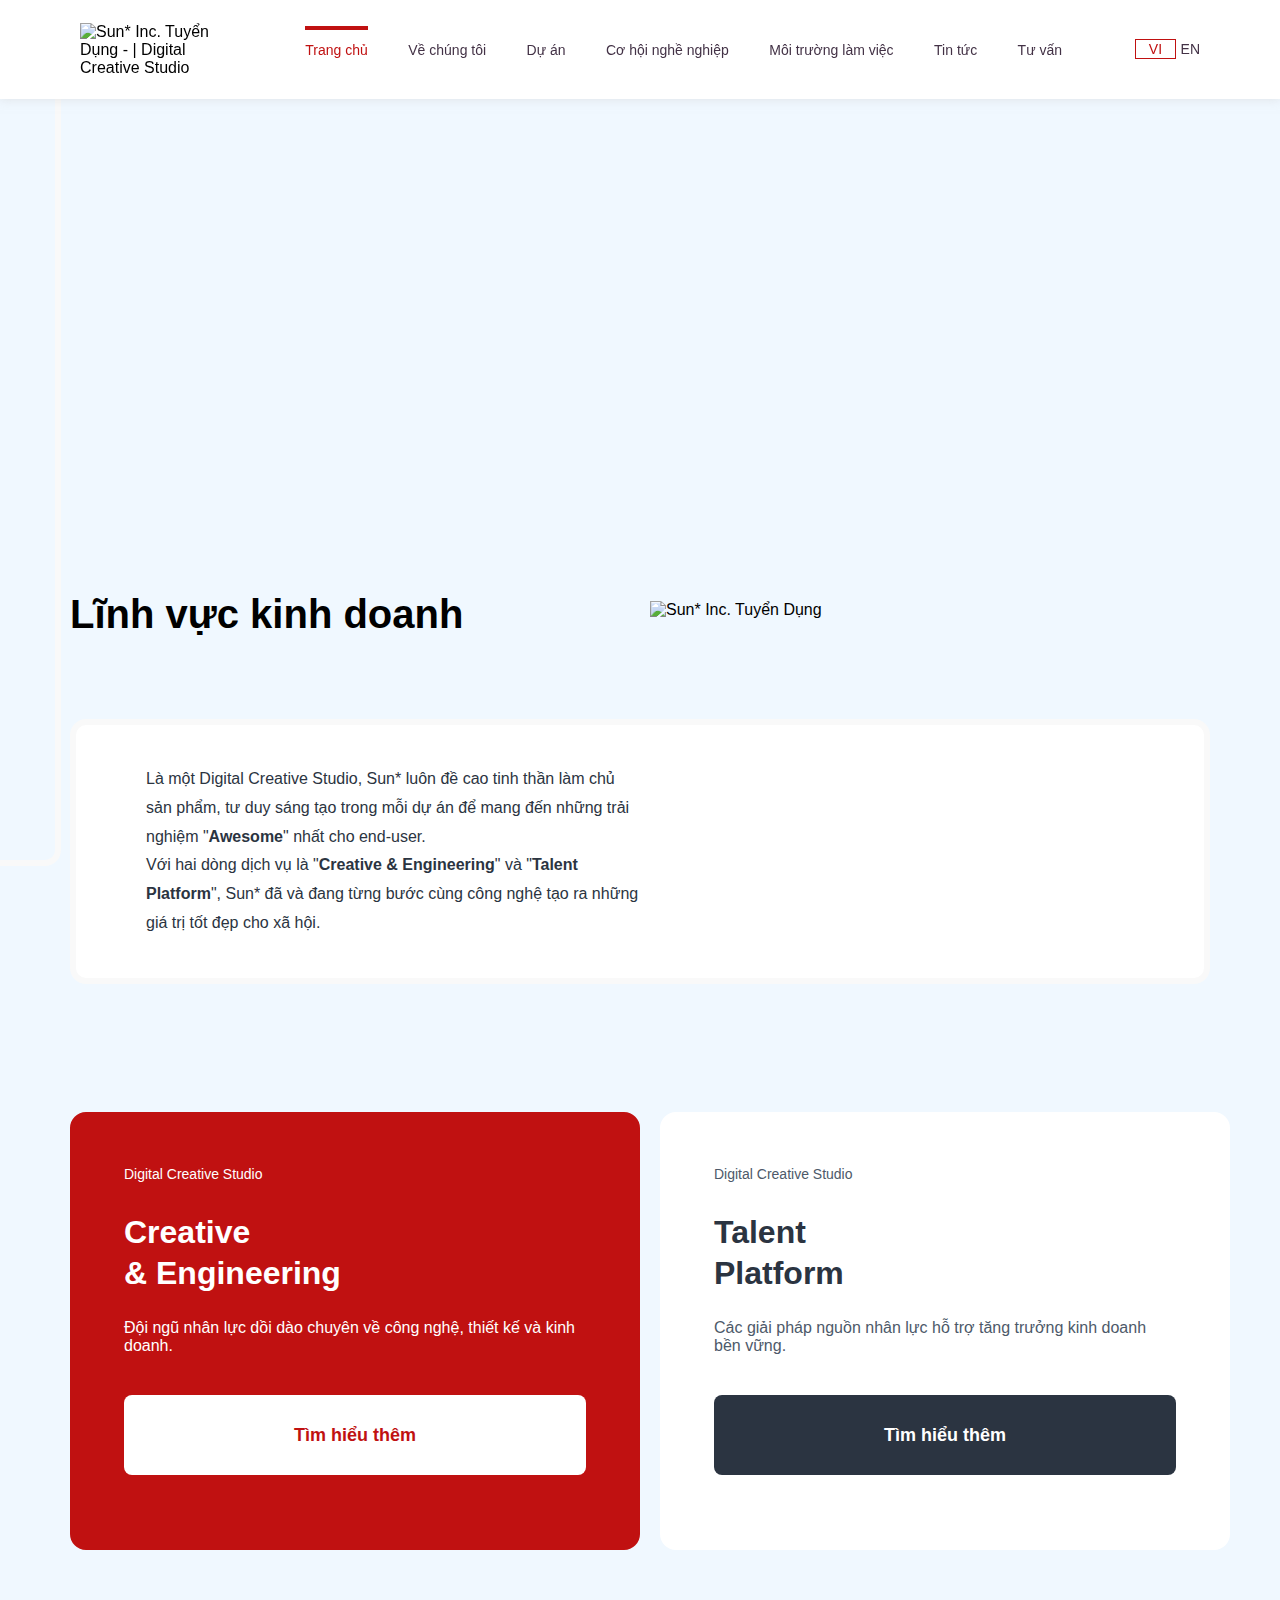
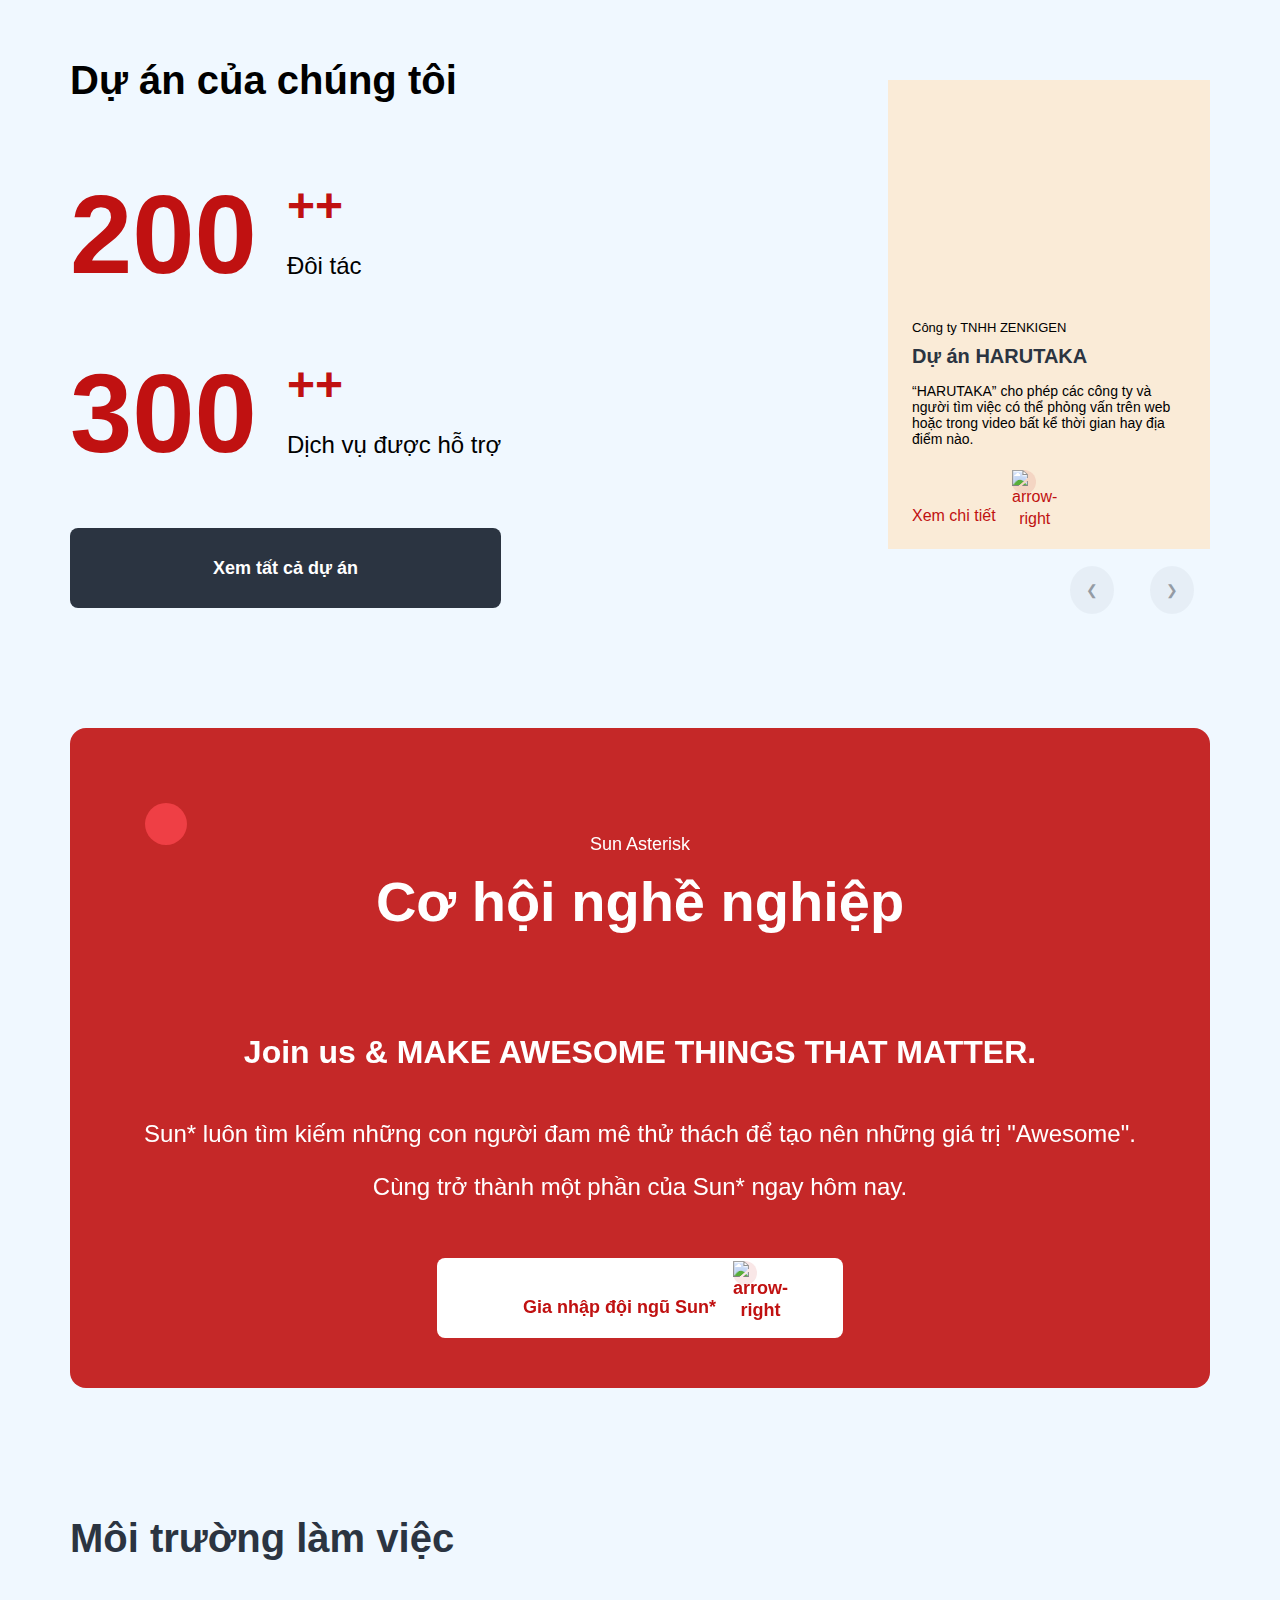
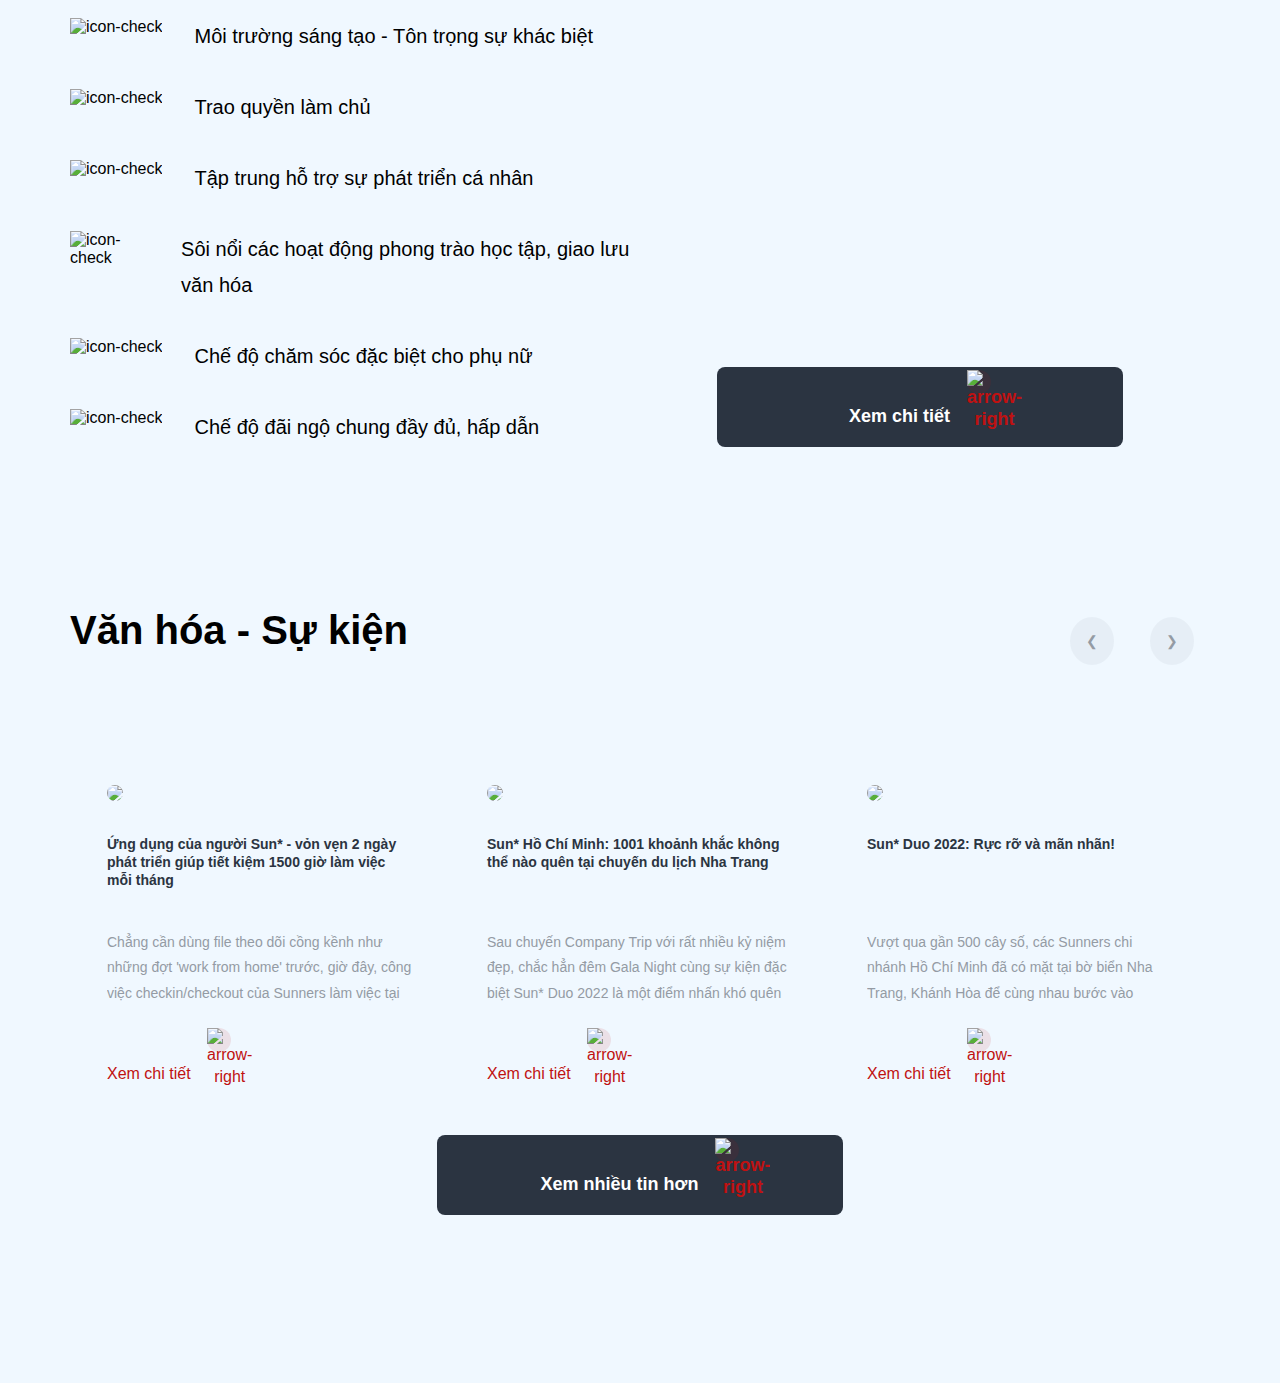
==== commit 8249a9a3: "event section" ====
--- a/index.html
+++ b/index.html
@@ -103,7 +103,8 @@
               <div class="project-counter__char__desc">Dịch vụ được hỗ trợ</div>
             </div>
           </div>
-          <a href="https://sun-asterisk.vn/du-an/" class="service-card__btn service-card__btn--right">Xem tất cả dự án</a>
+          <a href="https://sun-asterisk.vn/du-an/" class="service-card__btn service-card__btn--right">Xem tất cả dự
+            án</a>
         </div>
 
         <div class="project-container--right">
@@ -114,11 +115,14 @@
                 <a href="https://sun-asterisk.vn/project/du-an-harutaka/"> Dự án HARUTAKA </a>
               </div>
               <div class="project__slide__desc">
-                “HARUTAKA” cho phép các công ty và người tìm việc có thể phỏng vấn trên web hoặc trong video bất kể thời gian hay địa điểm nào.
+                “HARUTAKA” cho phép các công ty và người tìm việc có thể phỏng vấn trên web hoặc trong video bất kể thời
+                gian hay địa điểm nào.
               </div>
               <a href="https://sun-asterisk.vn/project/du-an-harutaka/" class="project__slide__details">
                 Xem chi tiết
-                <span class="button__icon"><img src="https://sun-asterisk.vn/wp-content/themes/starter/assets/images/icon-arrow-right.svg" alt="arrow-right"></span>
+                <span class="button__icon"><img
+                    src="https://sun-asterisk.vn/wp-content/themes/starter/assets/images/icon-arrow-right.svg"
+                    alt="arrow-right"></span>
               </a>
             </div>
           </div>
@@ -136,12 +140,15 @@
           <div class="career-intro__title">Cơ hội nghề nghiệp</div>
           <div class="career-intro__desc">Join us & MAKE AWESOME THINGS THAT MATTER.</div>
           <div class="career-intro__subdesc">
-            Sun* luôn tìm kiếm những con người đam mê thử thách để tạo nên những giá trị "Awesome".<br><p></p> Cùng trở thành một phần của Sun* ngay hôm nay.
+            Sun* luôn tìm kiếm những con người đam mê thử thách để tạo nên những giá trị "Awesome".<br>
+            <p></p> Cùng trở thành một phần của Sun* ngay hôm nay.
           </div>
           <div class="career-intro__btn-wrap">
             <a href="https://sun-asterisk.vn/co-hoi-nghe-nghiep/" class="service-card__btn service-card__btn--left">
               Gia nhập đội ngũ Sun*
-              <span class="button__icon"><img src="https://sun-asterisk.vn/wp-content/themes/starter/assets/images/icon-arrow-right.svg" alt="arrow-right"></span>
+              <span class="button__icon"><img
+                  src="https://sun-asterisk.vn/wp-content/themes/starter/assets/images/icon-arrow-right.svg"
+                  alt="arrow-right"></span>
             </a>
           </div>
         </div>
@@ -156,37 +163,43 @@
             <ul>
               <li>
                 <div class="">
-                  <img src="https://sun-asterisk.vn/wp-content/themes/starter/assets/images/icon-check.svg" alt="icon-check">
+                  <img src="https://sun-asterisk.vn/wp-content/themes/starter/assets/images/icon-check.svg"
+                    alt="icon-check">
                 </div>
                 <div class="env-intro__list__title">Môi trường sáng tạo - Tôn trọng sự khác biệt</div>
               </li>
               <li>
                 <div class="">
-                  <img src="https://sun-asterisk.vn/wp-content/themes/starter/assets/images/icon-check.svg" alt="icon-check">
+                  <img src="https://sun-asterisk.vn/wp-content/themes/starter/assets/images/icon-check.svg"
+                    alt="icon-check">
                 </div>
                 <div class="env-intro__list__title">Trao quyền làm chủ</div>
               </li>
               <li>
                 <div class="">
-                  <img src="https://sun-asterisk.vn/wp-content/themes/starter/assets/images/icon-check.svg" alt="icon-check">
+                  <img src="https://sun-asterisk.vn/wp-content/themes/starter/assets/images/icon-check.svg"
+                    alt="icon-check">
                 </div>
                 <div class="env-intro__list__title">Tập trung hỗ trợ sự phát triển cá nhân</div>
               </li>
               <li>
                 <div class="">
-                  <img src="https://sun-asterisk.vn/wp-content/themes/starter/assets/images/icon-check.svg" alt="icon-check">
+                  <img src="https://sun-asterisk.vn/wp-content/themes/starter/assets/images/icon-check.svg"
+                    alt="icon-check">
                 </div>
                 <div class="env-intro__list__title">Sôi nổi các hoạt động phong trào học tập, giao lưu văn hóa</div>
               </li>
               <li>
                 <div class="">
-                  <img src="https://sun-asterisk.vn/wp-content/themes/starter/assets/images/icon-check.svg" alt="icon-check">
+                  <img src="https://sun-asterisk.vn/wp-content/themes/starter/assets/images/icon-check.svg"
+                    alt="icon-check">
                 </div>
                 <div class="env-intro__list__title">Chế độ chăm sóc đặc biệt cho phụ nữ</div>
               </li>
               <li>
                 <div class="">
-                  <img src="https://sun-asterisk.vn/wp-content/themes/starter/assets/images/icon-check.svg" alt="icon-check">
+                  <img src="https://sun-asterisk.vn/wp-content/themes/starter/assets/images/icon-check.svg"
+                    alt="icon-check">
                 </div>
                 <div class="env-intro__list__title">Chế độ đãi ngộ chung đầy đủ, hấp dẫn</div>
               </li>
@@ -198,10 +211,97 @@
             <div class="env-banner__btn">
               <a href="https://sun-asterisk.vn/chinh-sach-phuc-loi/" class="service-card__btn service-card__btn--right">
                 Xem chi tiết
-                <span class="button__icon"><img src="https://sun-asterisk.vn/wp-content/themes/starter/assets/images/icon-arrow-right.svg" alt="arrow-right"></span>
-              </a>
-            </div>
-          </div>
+                <span class="button__icon"><img
+                    src="https://sun-asterisk.vn/wp-content/themes/starter/assets/images/icon-arrow-right.svg"
+                    alt="arrow-right"></span>
+              </a>
+            </div>
+          </div>
+        </div>
+      </div>
+
+      <div class="container event-container">
+        <div class="event-title">
+          <h2>Văn hóa - Sự kiện</h2>
+          <div class="project__controller-container">
+            <!-- Left and right button -->
+            <a class="prev">&#10094;</a>
+            <a class="next">&#10095;</a>
+          </div>
+        </div>
+        <div class="event-slide-container">
+          <div class="event-slide__card">
+            <div class="event-slide__card__img">
+              <img src="https://news.sun-asterisk.com/images/440x248/1d5c349b-6301-44c0-b403-a3a5ce3f7c39.jpg">
+            </div>
+            <div class="event-slide__card__title">
+              <a href="https://news.sun-asterisk.com/vi/p/ung-dung-cua-nguoi-sun-von-ven-2-ngay-phat-trien-giup-tiet-kiem-1500-gio-lam-viec-moi-thang-rdGeWllxB9M"
+                target="_blank" rel="noopener" tabindex="0"> Ứng dụng của người Sun* - vỏn vẹn 2 ngày phát triển giúp tiết
+                kiệm 1500 giờ làm việc mỗi tháng </a>
+            </div>
+            <h6 class="event-slide__card__preview">
+              Chẳng cần dùng file theo dõi cồng kềnh như những đợt 'work from home' trước, giờ đây, công việc
+              checkin/checkout của Sunners làm việc tại nhà hàng ngày chỉ còn là chuyện nhỏ khi đã có cô nàng "Thư Ký Kim"
+              - công cụ chấm công tự động do chính người Sun* phát triển.
+            </h6>
+            <div class="event-slide__card__details">
+              <a href="https://sun-asterisk.vn/project/du-an-harutaka/" class="project__slide__details">
+                Xem chi tiết
+                <span class="button__icon"><img
+                    src="https://sun-asterisk.vn/wp-content/themes/starter/assets/images/icon-arrow-right.svg"
+                    alt="arrow-right"></span>
+              </a>
+            </div>
+          </div>
+          <div class="event-slide__card">
+            <div class="event-slide__card__img">
+              <img src="https://news.sun-asterisk.com/images/440x248/3cae9fbc-70a6-465d-802f-2ca44cb33956.png">
+            </div>
+            <div class="event-slide__card__title">
+              <a href="https://news.sun-asterisk.com/vi/p/ung-dung-cua-nguoi-sun-von-ven-2-ngay-phat-trien-giup-tiet-kiem-1500-gio-lam-viec-moi-thang-rdGeWllxB9M"
+                target="_blank" rel="noopener" tabindex="0">  Sun* Hồ Chí Minh: 1001 khoảnh khắc không thể nào quên tại chuyến du lịch Nha Trang  </a>
+            </div>
+            <h6 class="event-slide__card__preview">
+              Sau chuyến Company Trip với rất nhiều kỷ niệm đẹp, chắc hẳn đêm Gala Night cùng sự kiện đặc biệt Sun* Duo 2022 là một điểm nhấn khó quên trong lòng tất cả Sunner Hà Nội có mặt trong chương trình.
+            </h6>
+            <div class="event-slide__card__details">
+              <a href="https://sun-asterisk.vn/project/du-an-harutaka/" class="project__slide__details">
+                Xem chi tiết
+                <span class="button__icon"><img
+                    src="https://sun-asterisk.vn/wp-content/themes/starter/assets/images/icon-arrow-right.svg"
+                    alt="arrow-right"></span>
+              </a>
+            </div>
+          </div>
+          <div class="event-slide__card">
+            <div class="event-slide__card__img">
+              <img src="https://news.sun-asterisk.com/images/440x248/ff16d6af-c559-4121-a12c-e7ed56cda0e7.png">
+            </div>
+            <div class="event-slide__card__title">
+              <a href="https://news.sun-asterisk.com/vi/p/ung-dung-cua-nguoi-sun-von-ven-2-ngay-phat-trien-giup-tiet-kiem-1500-gio-lam-viec-moi-thang-rdGeWllxB9M"
+                target="_blank" rel="noopener" tabindex="0">  Sun* Duo 2022: Rực rỡ và mãn nhãn! </a>
+            </div>
+            <h6 class="event-slide__card__preview">
+              Vượt qua gần 500 cây số, các Sunners chi nhánh Hồ Chí Minh đã có mặt tại bờ biển Nha Trang, Khánh Hòa để cùng nhau bước vào chuyến du lịch 3N2Đ đáng nhớ của mình. Bên cạnh những trải nghiệm ấn tượng cùng với việc thưởng thức nhiều danh lam thắng cảnh tại Nha Trang, gần 100 anh em Sun* Hồ Chí Minh đã cùng nhau cháy hết mình với hoạt động team-building bãi biển cũng như chương trình Gala Night đặc sắc mang tên "On The Mic" tại khách sạn Nha Trang Horizon.
+            </h6>
+            <div class="event-slide__card__details">
+              <a href="https://sun-asterisk.vn/project/du-an-harutaka/" class="project__slide__details">
+                Xem chi tiết
+                <span class="button__icon"><img
+                    src="https://sun-asterisk.vn/wp-content/themes/starter/assets/images/icon-arrow-right.svg"
+                    alt="arrow-right"></span>
+              </a>
+            </div>
+          </div>
+          
+        </div>
+        <div class="event-see-more">
+          <a href="https://sun-asterisk.vn/van-hoa-su-kien/" class="service-card__btn service-card__btn--right">
+            Xem nhiều tin hơn
+          <span class="button__icon"><img
+              src="https://sun-asterisk.vn/wp-content/themes/starter/assets/images/icon-arrow-right.svg"
+              alt="arrow-right"></span>
+          </a>
         </div>
       </div>
     </div>
--- a/assets/css/styles.css
+++ b/assets/css/styles.css
@@ -649,4 +649,79 @@
   margin: 0 auto;
 }
 
+.event-slide-container {
+  display: flex;
+  flex-direction: row;
+  justify-content: space-between;
+  margin-top: 90px;
+  margin-bottom: 40px;
+}
+
+.event-title {
+  display: flex;
+  flex-direction: row;
+  justify-content: space-between;
+}
+
+.event-title > h2 {
+  font-size: 40px;
+  line-height: 1.5;
+  padding-bottom: 10px;
+}
+
+.event-slide__card {
+  padding: 24px;
+  border: 1px solid transparent;
+  border-radius: 8px;
+  margin: 0 12px;
+  width: 358px;
+}
+
+.event-slide__card:hover {
+  border: 1px solid #e4e4e4;
+  cursor: pointer;
+}
+
+.event-slide__card__img > img {
+  width: 100%;
+  object-fit: cover;
+  border-radius: 10px;
+}
+
+.event-slide__card__title {
+  margin: 30px 0 20px 0;
+  height: 75px;
+}
+
+.event-slide__card__title > a{
+  text-decoration: none;
+  font-size: 14px;
+  font-weight: 700;
+  color:  rgb(43, 52, 65);
+}
+
+.event-slide__card__preview {
+  display: block;
+  color: rgb(148, 155, 164);
+  font-size: 14px;
+  font-weight: 400;
+  line-height: 25.2px;
+  margin-bottom: 20px;
+  height: 75px;
+  overflow: hidden;
+}
+
+.event-see-more {
+  margin-top: 75px;
+  text-align: center;
+}
+
+.event-see-more > a{
+  position: relative;
+  bottom: 48px;
+  width: 406px;
+  display: block;
+  margin: 0 auto;
+}
+
 #footer {}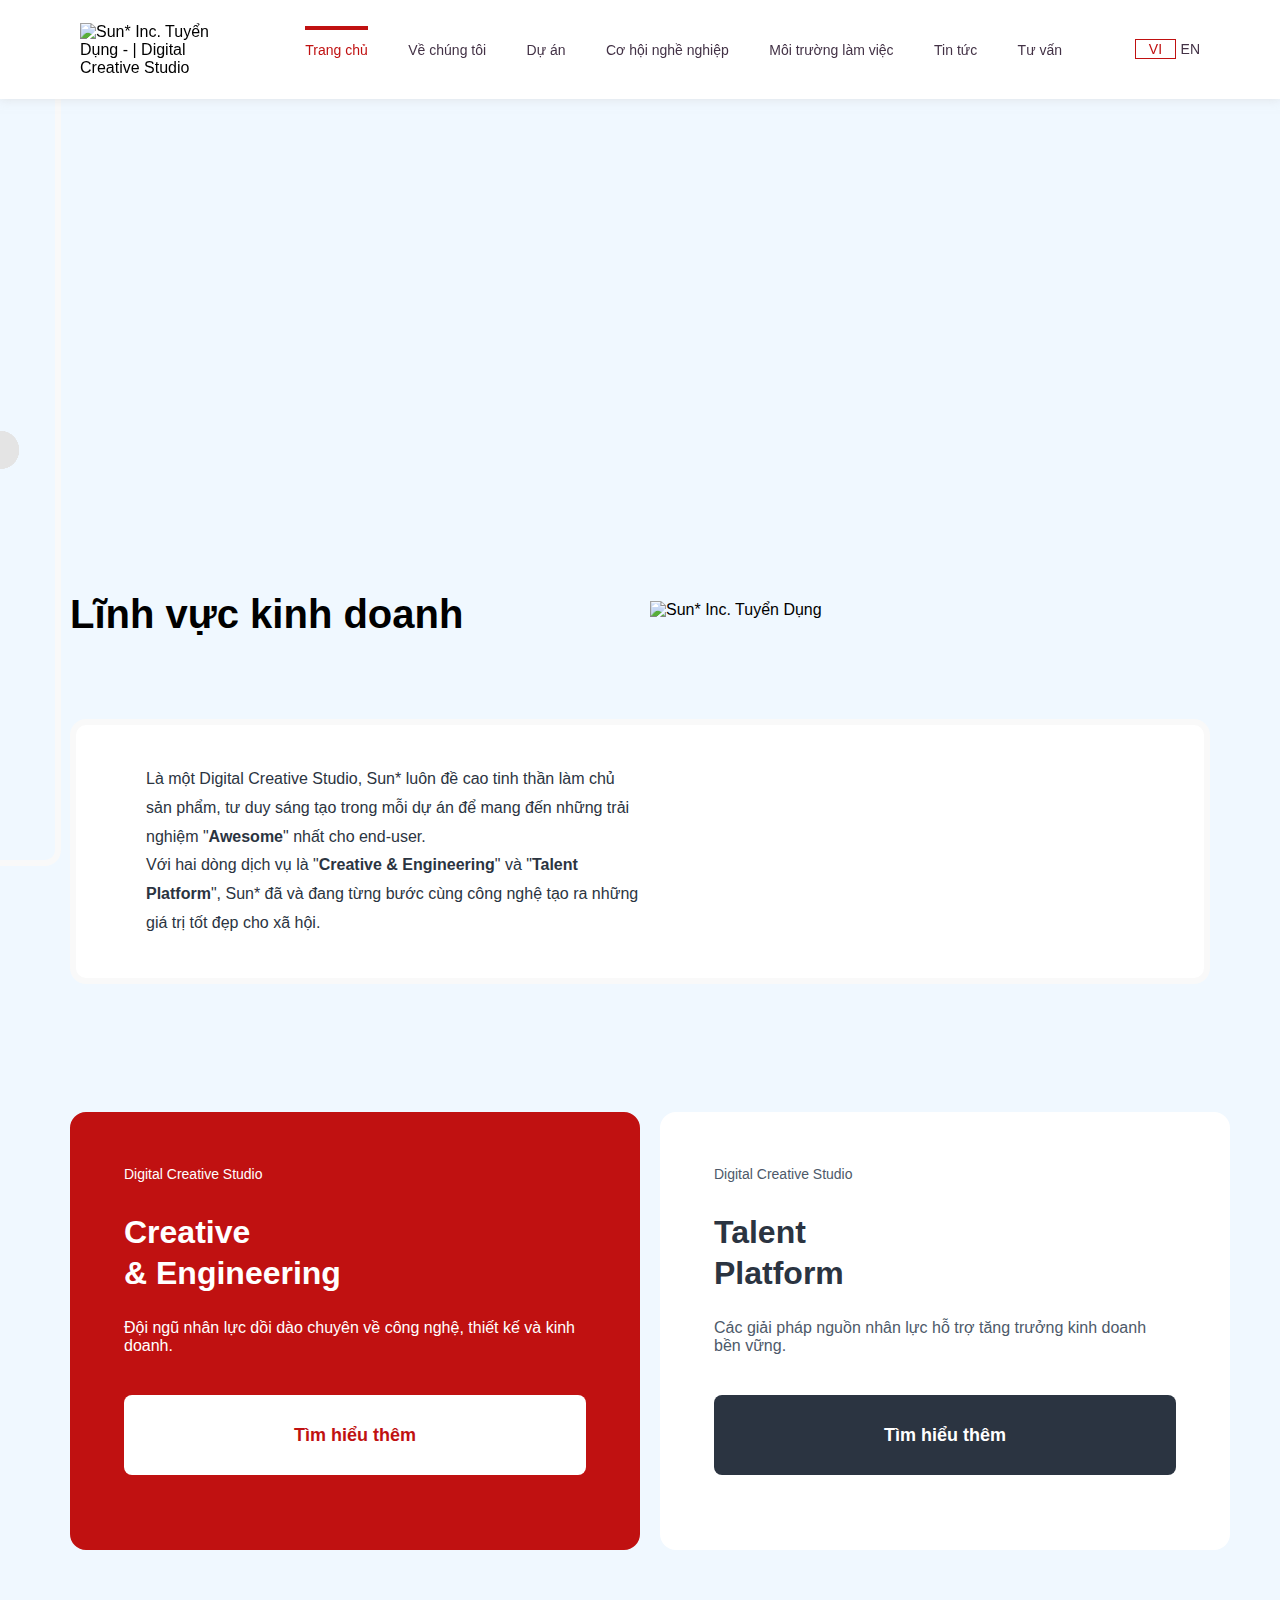
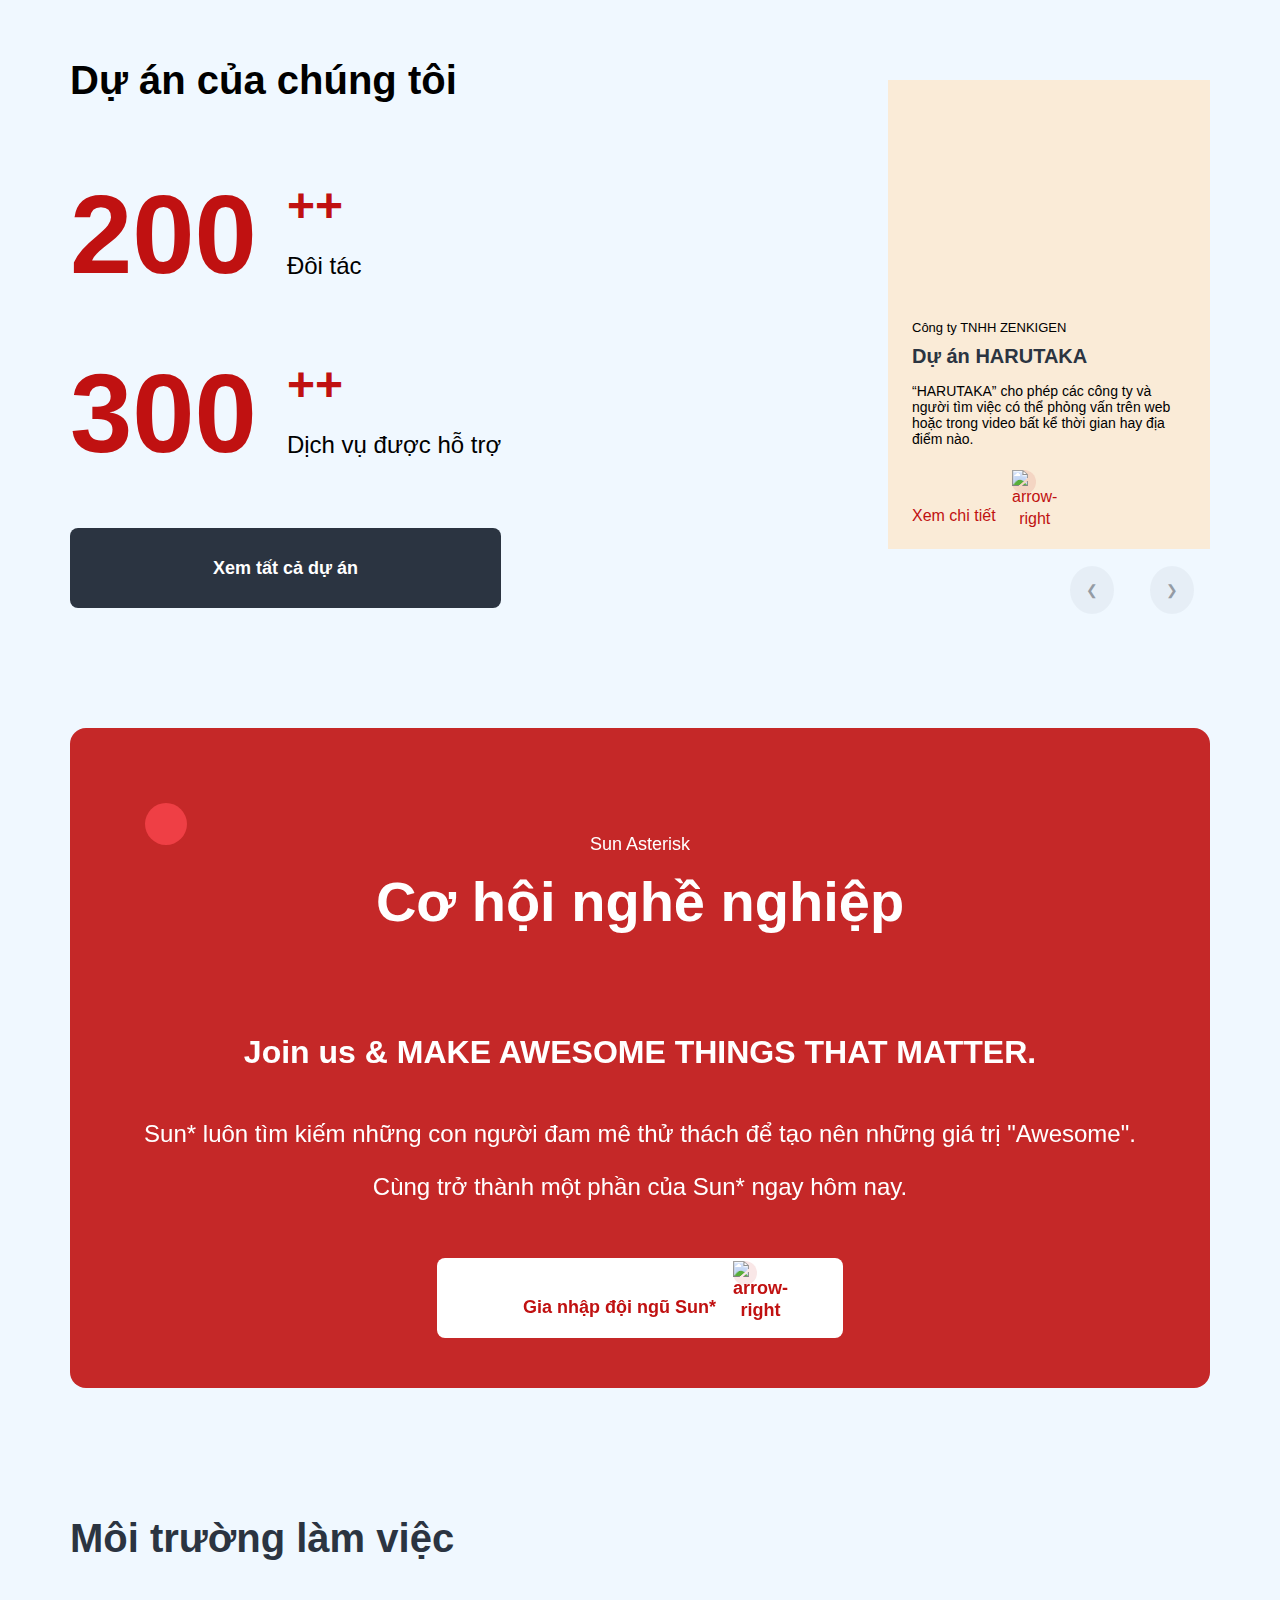
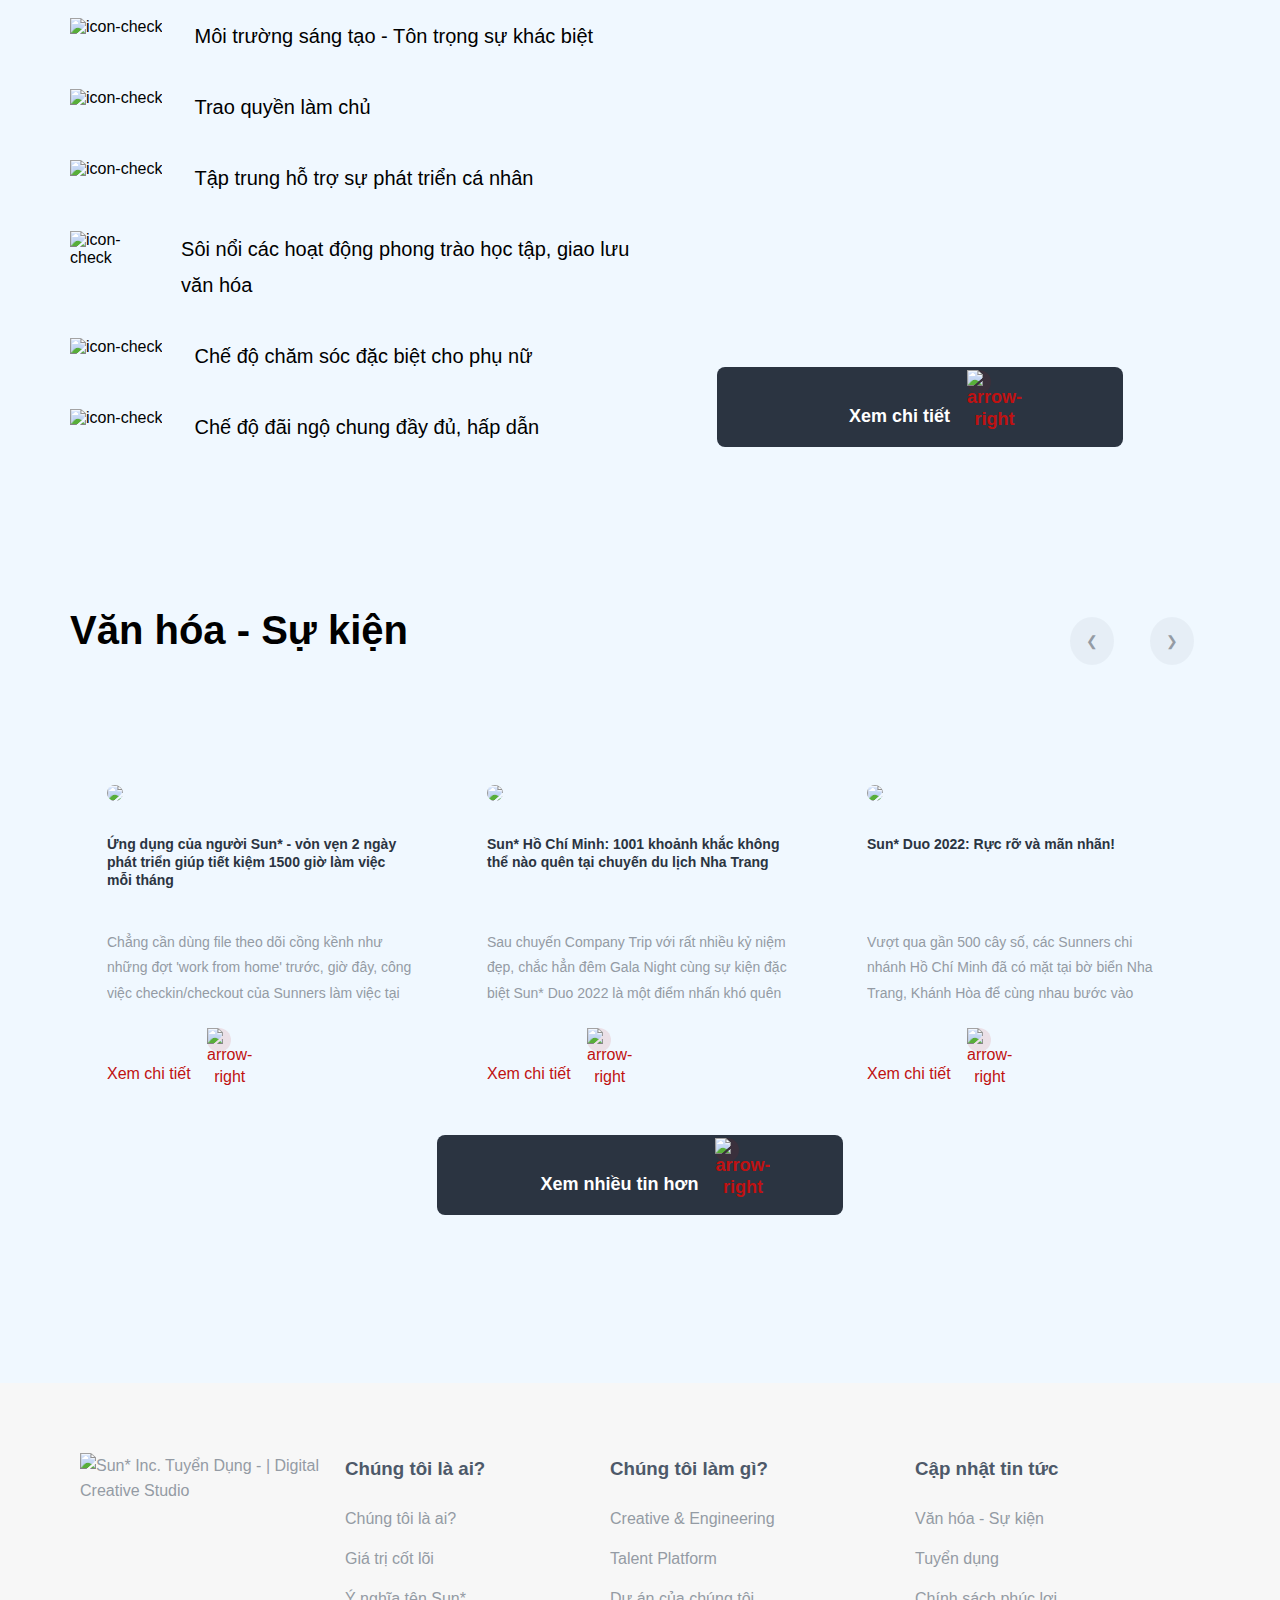
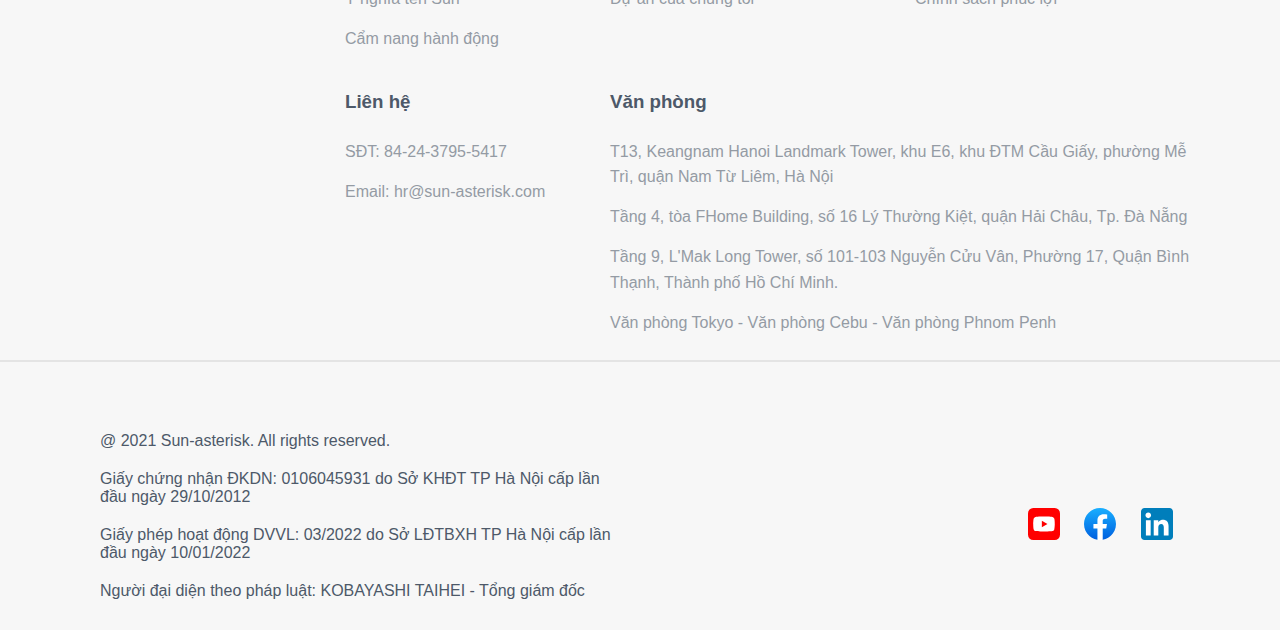
==== commit 8c8360ee: "footer section" ====
--- a/index.html
+++ b/index.html
@@ -236,12 +236,14 @@
             </div>
             <div class="event-slide__card__title">
               <a href="https://news.sun-asterisk.com/vi/p/ung-dung-cua-nguoi-sun-von-ven-2-ngay-phat-trien-giup-tiet-kiem-1500-gio-lam-viec-moi-thang-rdGeWllxB9M"
-                target="_blank" rel="noopener" tabindex="0"> Ứng dụng của người Sun* - vỏn vẹn 2 ngày phát triển giúp tiết
+                target="_blank" rel="noopener" tabindex="0"> Ứng dụng của người Sun* - vỏn vẹn 2 ngày phát triển giúp
+                tiết
                 kiệm 1500 giờ làm việc mỗi tháng </a>
             </div>
             <h6 class="event-slide__card__preview">
               Chẳng cần dùng file theo dõi cồng kềnh như những đợt 'work from home' trước, giờ đây, công việc
-              checkin/checkout của Sunners làm việc tại nhà hàng ngày chỉ còn là chuyện nhỏ khi đã có cô nàng "Thư Ký Kim"
+              checkin/checkout của Sunners làm việc tại nhà hàng ngày chỉ còn là chuyện nhỏ khi đã có cô nàng "Thư Ký
+              Kim"
               - công cụ chấm công tự động do chính người Sun* phát triển.
             </h6>
             <div class="event-slide__card__details">
@@ -259,10 +261,12 @@
             </div>
             <div class="event-slide__card__title">
               <a href="https://news.sun-asterisk.com/vi/p/ung-dung-cua-nguoi-sun-von-ven-2-ngay-phat-trien-giup-tiet-kiem-1500-gio-lam-viec-moi-thang-rdGeWllxB9M"
-                target="_blank" rel="noopener" tabindex="0">  Sun* Hồ Chí Minh: 1001 khoảnh khắc không thể nào quên tại chuyến du lịch Nha Trang  </a>
+                target="_blank" rel="noopener" tabindex="0"> Sun* Hồ Chí Minh: 1001 khoảnh khắc không thể nào quên tại
+                chuyến du lịch Nha Trang </a>
             </div>
             <h6 class="event-slide__card__preview">
-              Sau chuyến Company Trip với rất nhiều kỷ niệm đẹp, chắc hẳn đêm Gala Night cùng sự kiện đặc biệt Sun* Duo 2022 là một điểm nhấn khó quên trong lòng tất cả Sunner Hà Nội có mặt trong chương trình.
+              Sau chuyến Company Trip với rất nhiều kỷ niệm đẹp, chắc hẳn đêm Gala Night cùng sự kiện đặc biệt Sun* Duo
+              2022 là một điểm nhấn khó quên trong lòng tất cả Sunner Hà Nội có mặt trong chương trình.
             </h6>
             <div class="event-slide__card__details">
               <a href="https://sun-asterisk.vn/project/du-an-harutaka/" class="project__slide__details">
@@ -279,10 +283,14 @@
             </div>
             <div class="event-slide__card__title">
               <a href="https://news.sun-asterisk.com/vi/p/ung-dung-cua-nguoi-sun-von-ven-2-ngay-phat-trien-giup-tiet-kiem-1500-gio-lam-viec-moi-thang-rdGeWllxB9M"
-                target="_blank" rel="noopener" tabindex="0">  Sun* Duo 2022: Rực rỡ và mãn nhãn! </a>
+                target="_blank" rel="noopener" tabindex="0"> Sun* Duo 2022: Rực rỡ và mãn nhãn! </a>
             </div>
             <h6 class="event-slide__card__preview">
-              Vượt qua gần 500 cây số, các Sunners chi nhánh Hồ Chí Minh đã có mặt tại bờ biển Nha Trang, Khánh Hòa để cùng nhau bước vào chuyến du lịch 3N2Đ đáng nhớ của mình. Bên cạnh những trải nghiệm ấn tượng cùng với việc thưởng thức nhiều danh lam thắng cảnh tại Nha Trang, gần 100 anh em Sun* Hồ Chí Minh đã cùng nhau cháy hết mình với hoạt động team-building bãi biển cũng như chương trình Gala Night đặc sắc mang tên "On The Mic" tại khách sạn Nha Trang Horizon.
+              Vượt qua gần 500 cây số, các Sunners chi nhánh Hồ Chí Minh đã có mặt tại bờ biển Nha Trang, Khánh Hòa để
+              cùng nhau bước vào chuyến du lịch 3N2Đ đáng nhớ của mình. Bên cạnh những trải nghiệm ấn tượng cùng với
+              việc thưởng thức nhiều danh lam thắng cảnh tại Nha Trang, gần 100 anh em Sun* Hồ Chí Minh đã cùng nhau
+              cháy hết mình với hoạt động team-building bãi biển cũng như chương trình Gala Night đặc sắc mang tên "On
+              The Mic" tại khách sạn Nha Trang Horizon.
             </h6>
             <div class="event-slide__card__details">
               <a href="https://sun-asterisk.vn/project/du-an-harutaka/" class="project__slide__details">
@@ -293,21 +301,95 @@
               </a>
             </div>
           </div>
-          
+
         </div>
         <div class="event-see-more">
           <a href="https://sun-asterisk.vn/van-hoa-su-kien/" class="service-card__btn service-card__btn--right">
             Xem nhiều tin hơn
-          <span class="button__icon"><img
-              src="https://sun-asterisk.vn/wp-content/themes/starter/assets/images/icon-arrow-right.svg"
-              alt="arrow-right"></span>
+            <span class="button__icon"><img
+                src="https://sun-asterisk.vn/wp-content/themes/starter/assets/images/icon-arrow-right.svg"
+                alt="arrow-right"></span>
           </a>
         </div>
       </div>
     </div>
 
     <div id="footer">
-
+      <div class="container info-container">
+        <div class="info-grid">
+          <div class="info-grid__item info-grid__item--1">
+            <a href="https://sun-asterisk.vn/"> 
+              <img
+                src="https://sun-asterisk.vn/wp-content/uploads/2020/10/logo-sun@2x.png" class="haru-logo__default"
+                alt="Sun* Inc. Tuyển Dụng - | Digital Creative Studio" style="max-height: 51px;"> 
+            </a>
+          </div>
+          <div class="info-grid__item">
+            <h3>Chúng tôi là ai?</h3>
+            <ul>
+              <li><a href="">Chúng tôi là ai?</a></li>
+              <li><a href="">Giá trị cốt lõi</a></li>
+              <li><a href="">Ý nghĩa tên Sun*</a></li>
+              <li><a href="">Cẩm nang hành động</a></li>
+            </ul>
+          </div>
+          <div class="info-grid__item">
+            <h3>Chúng tôi làm gì?</h3>
+            <ul>
+              <li><a href="">Creative & Engineering</a></li>
+              <li><a href="">Talent Platform</a></li>
+              <li><a href="">Dự án của chúng tôi</a></li>
+            </ul>
+          </div>
+          <div class="info-grid__item">
+            <h3>Cập nhật tin tức</h3>
+            <ul>
+              <li><a href="">Văn hóa - Sự kiện</a></li>
+              <li><a href="">Tuyển dụng</a></li>
+              <li><a href="">Chính sách phúc lợi</a></li>
+            </ul>
+          </div>
+          <div class="info-grid__item"></div>
+          <div class="info-grid__item">
+            <h3>Liên hệ</h3>
+            <ul>
+              <li><a href="">SĐT: 84-24-3795-5417</a></li>
+              <li><a href="">Email: hr@sun-asterisk.com</a></li>
+            </ul>
+          </div>
+          <div class="info-grid__item info-grid__item--8">
+            <h3>Văn phòng</h3>
+            <ul>
+              <li><a href="">T13, Keangnam Hanoi Landmark Tower, khu E6, khu ĐTM Cầu Giấy, phường Mễ Trì, quận Nam Từ Liêm, Hà Nội</a></li>
+              <li><a href="">Tầng 4, tòa FHome Building, số 16 Lý Thường Kiệt, quận Hải Châu, Tp. Đà Nẵng</a></li>
+              <li><a href="">Tầng 9, L'Mak Long Tower, số 101-103 Nguyễn Cửu Vân, Phường 17, Quận Bình Thạnh, Thành phố Hồ Chí Minh.</a></li>
+              <li><a href="">Văn phòng Tokyo - Văn phòng Cebu - Văn phòng Phnom Penh</a></li>
+            </ul>
+          </div>
+        </div>
+      </div>
+      <div class="divider"></div>
+      <div class="container trademark-container">
+        <div class="copyright-container">
+          <div class="copyright-container__logo">
+            <a href="https://sun-asterisk.vn/"><img src="https://sun-asterisk.vn/wp-content/uploads/2020/10/bear-footer.png" alt=""></a>
+          </div>
+          <div class="copyright-container__cert">
+            <div>@ 2021 Sun-asterisk. All rights reserved.</div>
+            <div>Giấy chứng nhận ĐKDN: 0106045931 do Sở KHĐT TP Hà Nội cấp lần đầu ngày 29/10/2012</div>
+            <div>Giấy phép hoạt động DVVL: 03/2022 do Sở LĐTBXH TP Hà Nội cấp lần đầu ngày 10/01/2022</div>
+            <div>Người đại diện theo pháp luật: KOBAYASHI TAIHEI - Tổng giám đốc</div>
+          </div>
+        </div>
+        <div class="media-container">
+          <ul>
+            <li><a href="https://www.youtube.com/channel/UCzFu3tWPz55kR9dH9i17MnA"><img src="/assets/img/YouTube_social_red_squircle_(2017).svg" alt=""></a></li>
+            <li><a href="https://www.facebook.com/SunAsteriskVietnam"><img src="/assets/img/2021_Facebook_icon.svg" alt=""></a></li>
+            <li><a href="https://www.linkedin.com/company/sunasterisk/"><img src="/assets/img/LinkedIn_icon.svg" alt=""></a></li>
+            <li></li>
+          </ul>
+        </div>
+      </div>
     </div>
   </main>
 </body>
--- a/assets/css/styles.css
+++ b/assets/css/styles.css
@@ -161,9 +161,7 @@
   margin-bottom: 120px;
 }
 
-.container::before {
-
-}
+.container::before {}
 
 .intro-container {
   display: flex;
@@ -184,12 +182,12 @@
   height: calc(100% - 80px);
   left: 0;
   top: 50%;
-  -webkit-transform: translate(-50%,-50%);
-  transform: translate(-50%,-50%);
+  -webkit-transform: translate(-50%, -50%);
+  transform: translate(-50%, -50%);
   z-index: -1;
 }
 
-.intro-container > div {
+.intro-container>div {
   width: 50%;
 }
 
@@ -207,7 +205,7 @@
 }
 
 .intro-container__image img {
-  position: absolute;  
+  position: absolute;
   left: 10px;
   top: -250px;
 }
@@ -221,7 +219,7 @@
   height: 437.969px
 }
 
-.service-container > div {
+.service-container>div {
   width: 50%;
 }
 
@@ -338,7 +336,7 @@
   justify-content: space-between;
 }
 
-.project-container__left > h2 {
+.project-container__left>h2 {
   font-weight: 700;
   font-style: normal;
   font-size: 40px;
@@ -346,12 +344,12 @@
   margin: 50px 0;
 }
 
-.project-counter{
+.project-counter {
   display: flex;
   margin: 50px 0;
 }
 
-.project-counter__number{
+.project-counter__number {
   /* line-height: 2rem; */
   color: #c01111;
   font-size: 112px;
@@ -407,7 +405,7 @@
   margin: 10px 0 15px 0;
 }
 
-.project__slide__name > a {
+.project__slide__name>a {
   font-size: 20px;
   font-style: normal;
   font-weight: 700;
@@ -415,7 +413,7 @@
   color: rgb(43, 52, 65);
 }
 
-.project__slide__name > a:hover {
+.project__slide__name>a:hover {
   color: rgb(192, 17, 17);
 }
 
@@ -427,7 +425,7 @@
 }
 
 .project__slide__details {
-  color:rgb(192, 17, 17);
+  color: rgb(192, 17, 17);
   text-decoration: none;
 }
 
@@ -436,7 +434,7 @@
   float: right;
 }
 
-.project__controller-container > a {
+.project__controller-container>a {
   margin: 0 1rem;
   padding: 1rem;
   font-size: 14px;
@@ -445,7 +443,7 @@
   color: #949ba4;
 }
 
-.project__controller-container > a:hover {
+.project__controller-container>a:hover {
   background-color: rgb(192, 17, 17);
   cursor: pointer;
   color: #fff;
@@ -464,14 +462,14 @@
   color: #fff;
 }
 
-.career-container::before{
+.career-container::before {
   content: '';
   position: absolute;
   width: 100%;
   height: 100%;
   top: 0;
   left: 0;
-  background-color: rgba(192,17,17,.9);
+  background-color: rgba(192, 17, 17, .9);
   z-index: 0;
   border-radius: 16px;
 }
@@ -521,7 +519,7 @@
   font-size: 24px;
   font-style: normal;
   font-weight: 400;
-  line-height: 43.2px; 
+  line-height: 43.2px;
 }
 
 .career-intro__subdesc p {
@@ -546,7 +544,7 @@
   margin-left: 12px;
   border-radius: 50%;
   display: inline-block;
-  background-color: rgba(192,17,17,.1);
+  background-color: rgba(192, 17, 17, .1);
   line-height: 22px;
   text-align: center;
   position: relative;
@@ -571,12 +569,12 @@
   height: 100%;
   z-index: -1;
   opacity: 0;
-  -webkit-transform: scale3d(.7,1,1);
-  transform: scale3d(.7,1,1);
-  transition: opacity .4s,-webkit-transform .4s;
-  transition: transform .4s,opacity .4s;
-  transition: transform .4s,opacity .4s,-webkit-transform .4s;
-  transition-timing-function: cubic-bezier(.2,1,.3,1);
+  -webkit-transform: scale3d(.7, 1, 1);
+  transform: scale3d(.7, 1, 1);
+  transition: opacity .4s, -webkit-transform .4s;
+  transition: transform .4s, opacity .4s;
+  transition: transform .4s, opacity .4s, -webkit-transform .4s;
+  transition-timing-function: cubic-bezier(.2, 1, .3, 1);
 }
 
 .env-container {
@@ -592,7 +590,7 @@
   margin-bottom: 20px;
 }
 
-.env-intro-title > h2 {
+.env-intro-title>h2 {
   color: rgb(43, 52, 65);
   font-size: 40px;
   font-weight: 700;
@@ -641,7 +639,7 @@
   text-align: center;
 }
 
-.env-banner__btn > a {
+.env-banner__btn>a {
   position: relative;
   bottom: 48px;
   width: 406px;
@@ -663,7 +661,7 @@
   justify-content: space-between;
 }
 
-.event-title > h2 {
+.event-title>h2 {
   font-size: 40px;
   line-height: 1.5;
   padding-bottom: 10px;
@@ -682,7 +680,7 @@
   cursor: pointer;
 }
 
-.event-slide__card__img > img {
+.event-slide__card__img>img {
   width: 100%;
   object-fit: cover;
   border-radius: 10px;
@@ -693,11 +691,11 @@
   height: 75px;
 }
 
-.event-slide__card__title > a{
+.event-slide__card__title>a {
   text-decoration: none;
   font-size: 14px;
   font-weight: 700;
-  color:  rgb(43, 52, 65);
+  color: rgb(43, 52, 65);
 }
 
 .event-slide__card__preview {
@@ -716,7 +714,7 @@
   text-align: center;
 }
 
-.event-see-more > a{
+.event-see-more>a {
   position: relative;
   bottom: 48px;
   width: 406px;
@@ -724,4 +722,120 @@
   margin: 0 auto;
 }
 
-#footer {}+#footer {
+  background-color: #f7f7f7;
+}
+
+.info-container {
+  padding-top: 60px;
+  margin: 0 auto;
+}
+
+.info-grid {
+  display: grid;
+  grid-template-columns: auto auto auto auto;
+}
+
+.info-grid__item {
+  padding: 10px;
+  width: 265px;
+  /* border: 1px solid #e4e4e4; */
+}
+
+.info-grid__item--1>img {
+  max-height: 50px;
+}
+
+.info-grid__item>h3 {
+  line-height: 32.4px;
+  font-size: 18.72px;
+  font-weight: 700;
+  color: rgb(77, 89, 105);
+  margin-bottom: 20px;
+}
+
+.info-grid__item>h3::before {
+  content: '';
+  position: absolute;
+  width: 38px;
+  height: 38px;
+  background-color: #e4e4e4;
+  border-radius: 50%;
+  left: 0;
+  top: 50%;
+  -webkit-transform: translate(-50%, -50%);
+  transform: translate(-50%, -50%);
+  z-index: -1;
+}
+
+.info-grid__item a {
+  color: rgb(148, 155, 164);
+  text-decoration: none;
+  line-height: 25.2px;
+}
+
+.info-grid__item li {
+  margin-bottom: 15px;
+}
+
+.info-grid__item a:hover {
+  text-decoration: underline;
+}
+
+.info-grid__item--8 {
+  width: auto !important;
+  grid-column-start: 3;
+  grid-column-end: 5;
+}
+
+.divider {
+  width: 100%;
+  border: solid 1px rgb(228, 228, 228);
+  /* margin: 10px; */
+  overflow-x: hidden;
+}
+
+.trademark-container {
+  padding-top: 60px;
+  margin: 0 auto;
+  display: flex;
+  flex-direction: row;
+}
+
+.copyright-container {
+  width: 49%;
+  display: flex;
+  flex-direction: row;
+  align-items: center;
+}
+
+.copyright-container__logo > a {
+  margin: auto 10px;
+}
+
+.copyright-container__cert {
+  padding: 10px;
+}
+
+.copyright-container__cert > div {
+  margin-bottom: 20px;
+  color: rgb(77, 89, 105);
+}
+
+.media-container {
+  width: 49%;
+  display: flex;
+  flex-direction: column;
+  justify-content: center;
+  align-items: end;
+}
+
+.media-container li {
+  display: inline-block;
+}
+
+.media-container li img {
+  width: 32px;
+  height: 32px;
+  margin: 0 10px;
+}